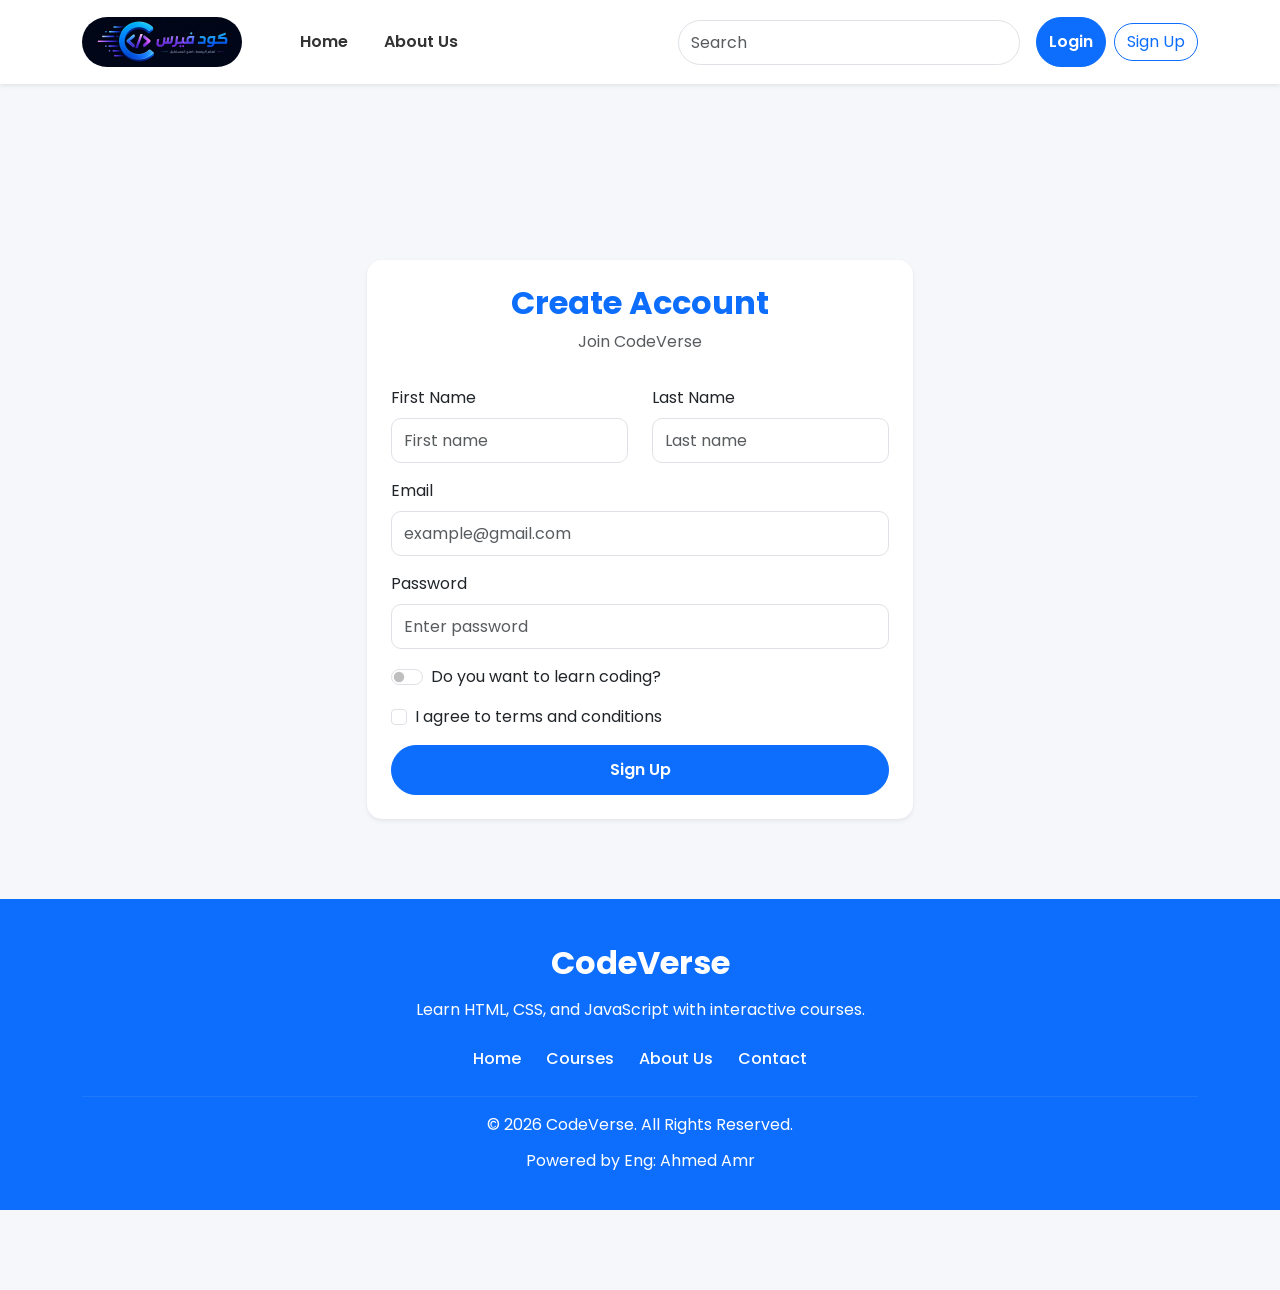
==== index.html @ 5103586d "Add files via upload" ====
<!DOCTYPE html>
<html lang="en">

<head>
    <meta charset="UTF-8">
    <meta name="viewport" content="width=device-width, initial-scale=1.0">
    <title>CodeVerse | Sign Up</title>
    <link rel="preconnect" href="https://fonts.googleapis.com">
    <link rel="preconnect" href="https://fonts.gstatic.com" crossorigin>

    <link href="https://fonts.googleapis.com/css2?family=Poppins:wght@300;400;500;600;700&display=swap"
        rel="stylesheet">

    <link href="https://cdn.jsdelivr.net/npm/bootstrap@5.3.8/dist/css/bootstrap.min.css" rel="stylesheet">

    <link rel="stylesheet" href="./signup.css">
</head>

<body>


    <nav class="navbar navbar-expand-lg bg-white shadow-sm fixed-top">

        <div class="container">

            <a class="navbar-brand" href="home.html">

                <img src="logo.jpeg" class="logo-img" alt="CodeVerse">

            </a>

            <button class="navbar-toggler" type="button" data-bs-toggle="collapse" data-bs-target="#navbarNav">

                <span class="navbar-toggler-icon"></span>

            </button>

            <div class="collapse navbar-collapse" id="navbarNav">

                <ul class="navbar-nav ms-4">

                    <li class="nav-item">

                        <a class="nav-link" href="home.html">

                            Home

                        </a>

                    </li>

                    <li class="nav-item">

                        <a class="nav-link" href="about.html">

                            About Us

                        </a>

                    </li>

                </ul>

                <form class="d-flex ms-auto me-3">

                    <input class="form-control rounded-pill" type="search" placeholder="Search">

                </form>

                <a href="login.html" class="btn btn-primary rounded-pill me-2">

                    Login

                </a>

                <a href="index.html" class="btn btn-outline-primary rounded-pill">

                    Sign Up

                </a>

            </div>

        </div>

    </nav>

    <section class="login-section">


        <div class="container form-container">

            <div class="row justify-content-center">

                <div class="col-lg-6 col-md-8">

                    <div class="card p-4 shadow-sm border-0">

                        <div class="text-center mb-3">
                            <h2 class="fw-bold text-primary">Create Account</h2>
                            <p class="text-muted">Join CodeVerse</p>
                        </div>

                        <form id="signupForm">

                            <div class="row">

                                <div class="col-md-6 mb-3">
                                    <label class="form-label">First Name</label>
                                    <input type="text" class="form-control" placeholder="First name">
                                </div>

                                <div class="col-md-6 mb-3">
                                    <label class="form-label">Last Name</label>
                                    <input type="text" class="form-control" placeholder="Last name">
                                </div>

                            </div>

                            <div class="mb-3">
                                <label class="form-label">Email</label>
                                <input type="email" class="form-control" placeholder="example@gmail.com">
                            </div>

                            <div class="mb-3">
                                <label class="form-label">Password</label>
                                <input type="password" class="form-control" placeholder="Enter password">
                            </div>

                            <div class="form-check form-switch mb-3">
                                <input class="form-check-input" type="checkbox">
                                <label class="form-check-label">Do you want to learn coding?</label>
                            </div>

                            <div class="form-check mb-3">
                                <input class="form-check-input" type="checkbox">
                                <label class="form-check-label">I agree to terms and conditions</label>
                            </div>

                            <button type="submit" class="btn btn-primary w-100 rounded-pill">
                                Sign Up
                            </button>

                        </form>

                    </div>

                </div>

            </div>

        </div>

        <footer>

            <div class="container">

                <h2>

                    CodeVerse

                </h2>

                <p>

                    Learn HTML, CSS, and JavaScript with interactive courses.

                </p>

                <div class="footer-links">

                    <a href="home.html">Home</a>

                    <a href="#">Courses</a>

                    <a href="about.html">About Us</a>

                    <a href="#">Contact</a>

                </div>

                <hr>

                <p>

                    © 2026 CodeVerse. All Rights Reserved.

                </p>

                <p>

                    Powered by Eng: Ahmed Amr

                </p>

            </div>

        </footer>

        <script src="https://cdn.jsdelivr.net/npm/bootstrap@5.3.8/dist/js/bootstrap.bundle.min.js"></script>
        <div id="toast" class="toast">
            🎉 Account Created Successfully! Welcome to CodeVerse.
        </div>
        <script src="signup.js"></script>

</body>

</html>
---- signup.css ----
body{
    font-family: "Poppins", sans-serif;
    background: #f5f7fb;
}

/* spacing for fixed navbar */
.form-container{
    margin-top: 120px;
    margin-bottom: 60px;
}

*{
    margin: 0;
    padding: 0;
    box-sizing: border-box;
}

body{
    font-family: "Poppins", sans-serif;
    background: #f5f7fb;
}

.navbar{
    padding: 12px 0;
    transition: .3s;
}

.logo-img{
    width: 160px;
    height: 50px;
    object-fit: cover;
    border-radius: 30px;
    transition: .3s;
}

.logo-img:hover{
    transform: scale(1.05);
}

.nav-link{
    position: relative;
    margin: 0 10px;
    font-weight: 600;
    color: #333 !important;
    transition: .3s;
}

.nav-link:hover{
    color: #0d6efd !important;
}

.nav-link::after{
    content: "";
    position: absolute;
    left: 50%;
    bottom: -4px;
    width: 0;
    height: 2px;
    background: #0d6efd;
    transform: translateX(-50%);
    transition: .3s;
}

.nav-link:hover::after{
    width: 100%;
}

.login-section{
    padding: 140px 0 80px;
}

/* card */
.card{
    border-radius: 15px;
}

/* inputs */
.form-control{
    border-radius: 10px;
    height: 45px;
}

/* focus clean */
.form-control:focus{
    box-shadow: 0 0 10px rgba(13,110,253,0.2);
    border-color: #0d6efd;
}

/* button */
.btn-primary{
    padding: 12px;
    font-weight: 600;
}

.btn-primary:hover{
    transform: translateY(-2px);
    box-shadow: 0 8px 18px rgba(13,110,253,0.3);
}
footer{
    background: #0d6efd;
    color: white;
    padding: 45px 0 25px;
    margin-top: 80px;
}

footer h2{
    text-align: center;
    font-weight: 700;
    margin-bottom: 15px;
}

footer p{
    text-align: center;
    margin-bottom: 12px;
}

.footer-links{
    display: flex;
    justify-content: center;
    gap: 25px;
    margin: 25px 0;
    flex-wrap: wrap;
}

.footer-links a{
    color: white;
    text-decoration: none;
    font-weight: 500;
    transition: .3s;
}

.footer-links a:hover{
    color: #dbe8ff;
}

footer hr{
    border-color: rgba(255,255,255,.3);
}

@keyframes fadeUp{
    from{
        opacity: 0;
        transform: translateY(30px);
    }

    to{
        opacity: 1;
        transform: translateY(0);
    }
}

@keyframes zoomIn{
    from{
        opacity: 0;
        transform: scale(.8);
    }

    to{
        opacity: 1;
        transform: scale(1);
    }
}



.toast{
    position: fixed;
    top: 90px;
    right: 20px;
    z-index: 99999;
    background: linear-gradient(135deg,#2563EB,#60A5FA);
    color: #fff;
    padding: 16px 24px;
    border-radius: 12px;
    font-family: "Poppins", sans-serif;
    font-size: 16px;
    font-weight: 500;
    box-shadow: 0 10px 30px rgba(37,99,235,.35);
    opacity: 0;
    visibility: hidden;
    transform: translateX(100%);
    transition: opacity .4s ease, transform .4s ease, visibility .4s;
}

.toast.show{
    opacity: 1;
    visibility: visible;
    transform: translateX(0);
}
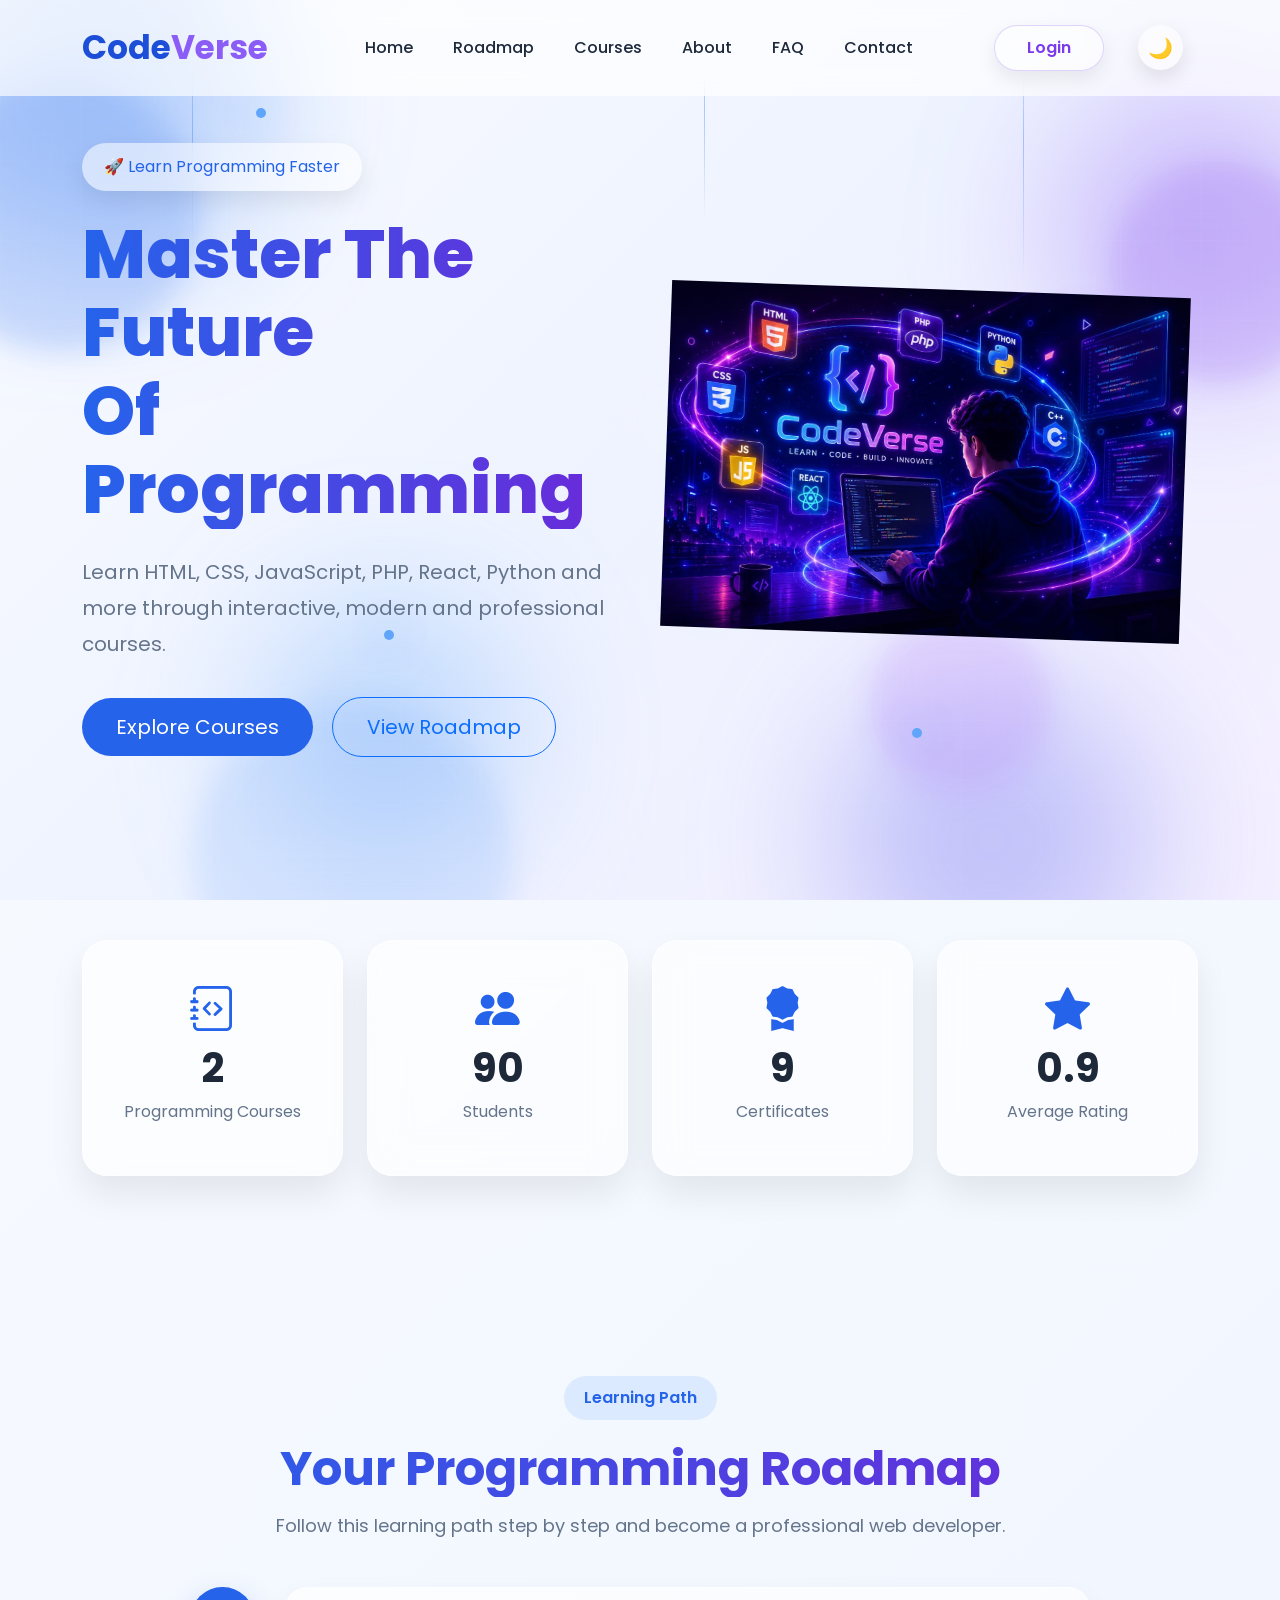
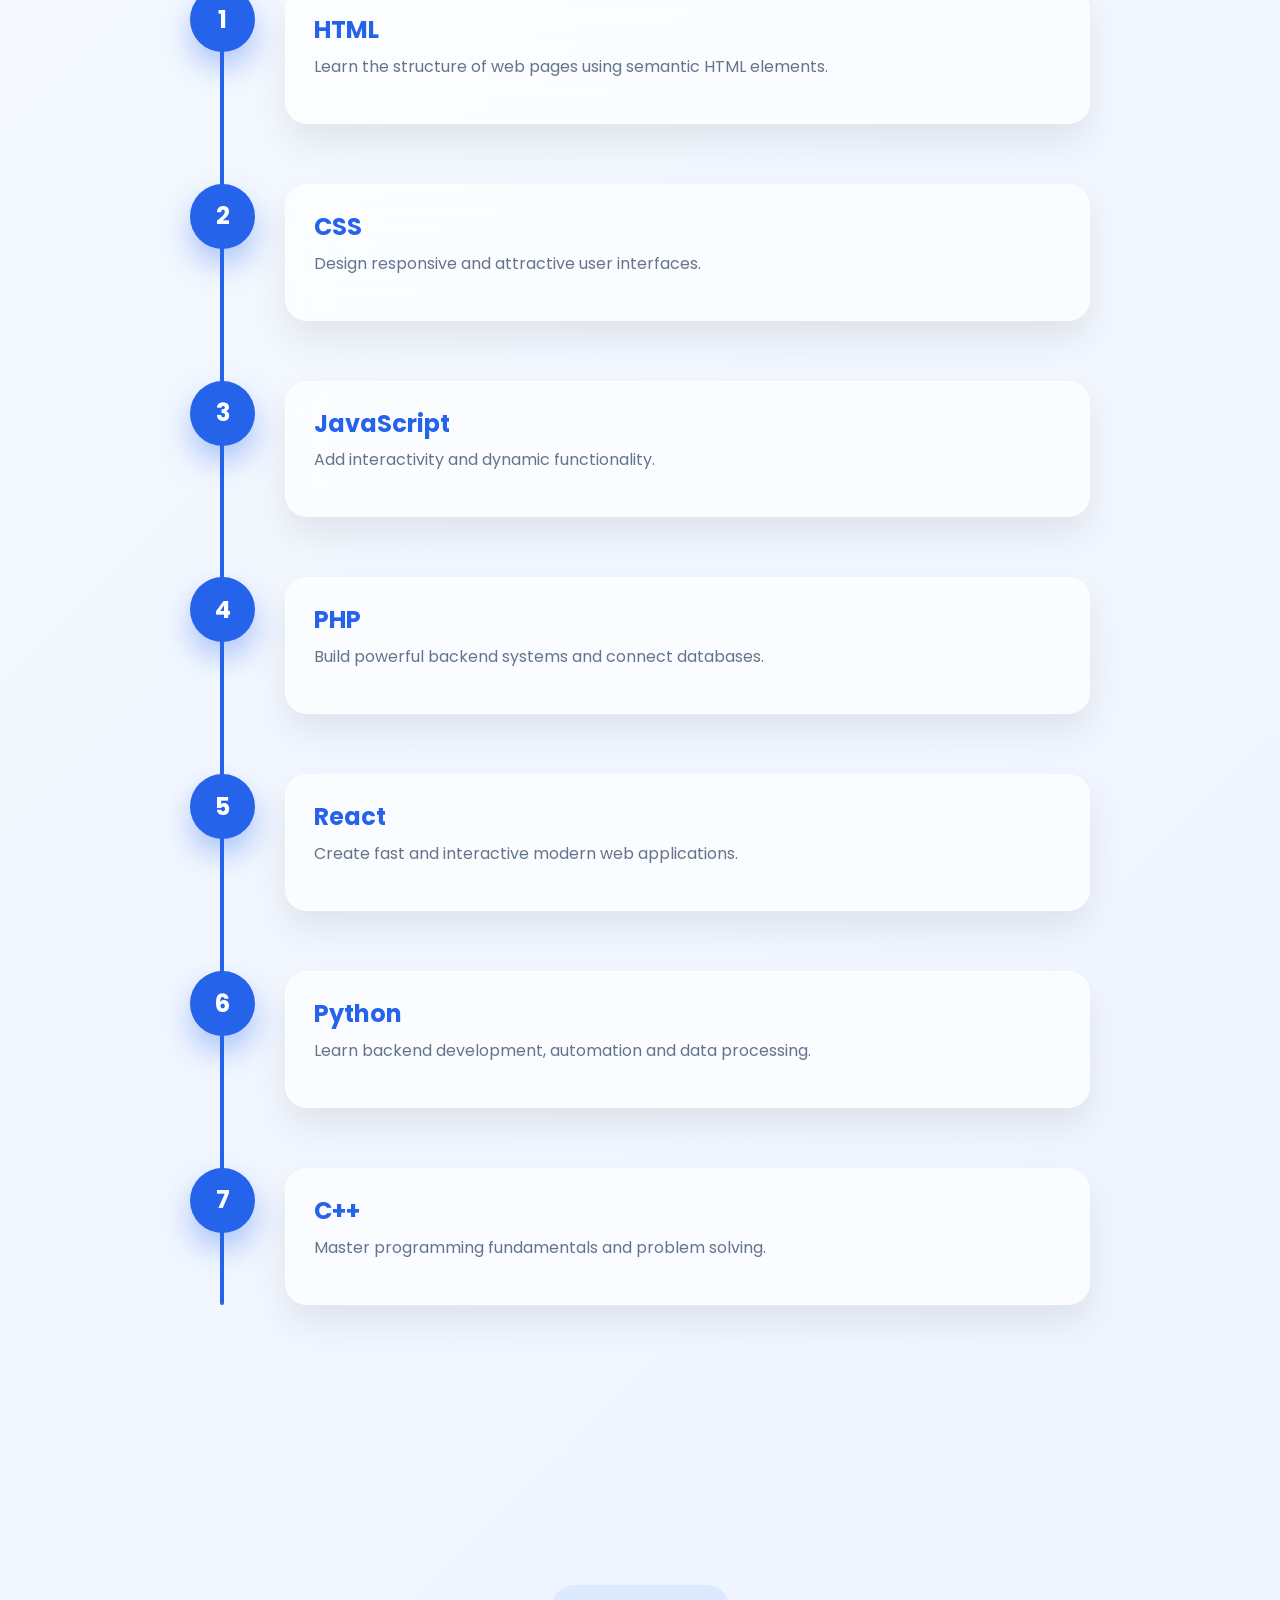
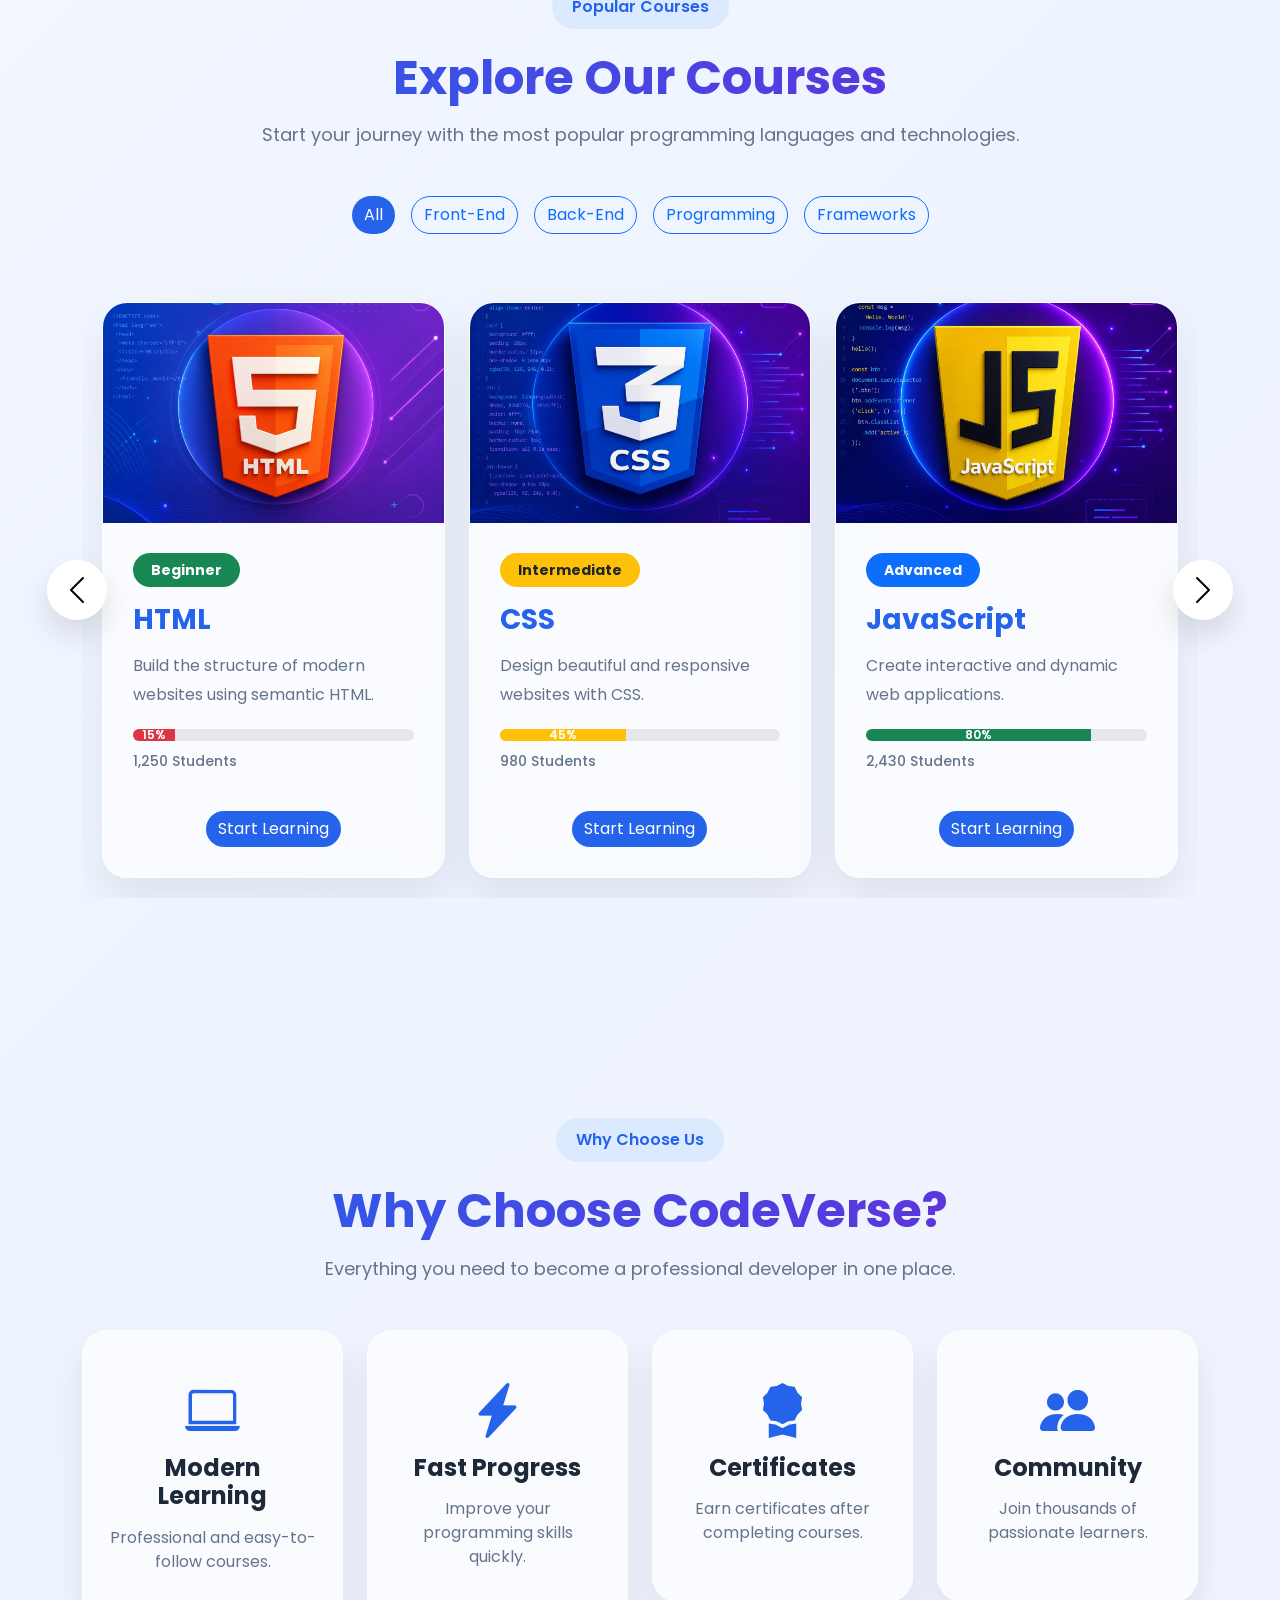
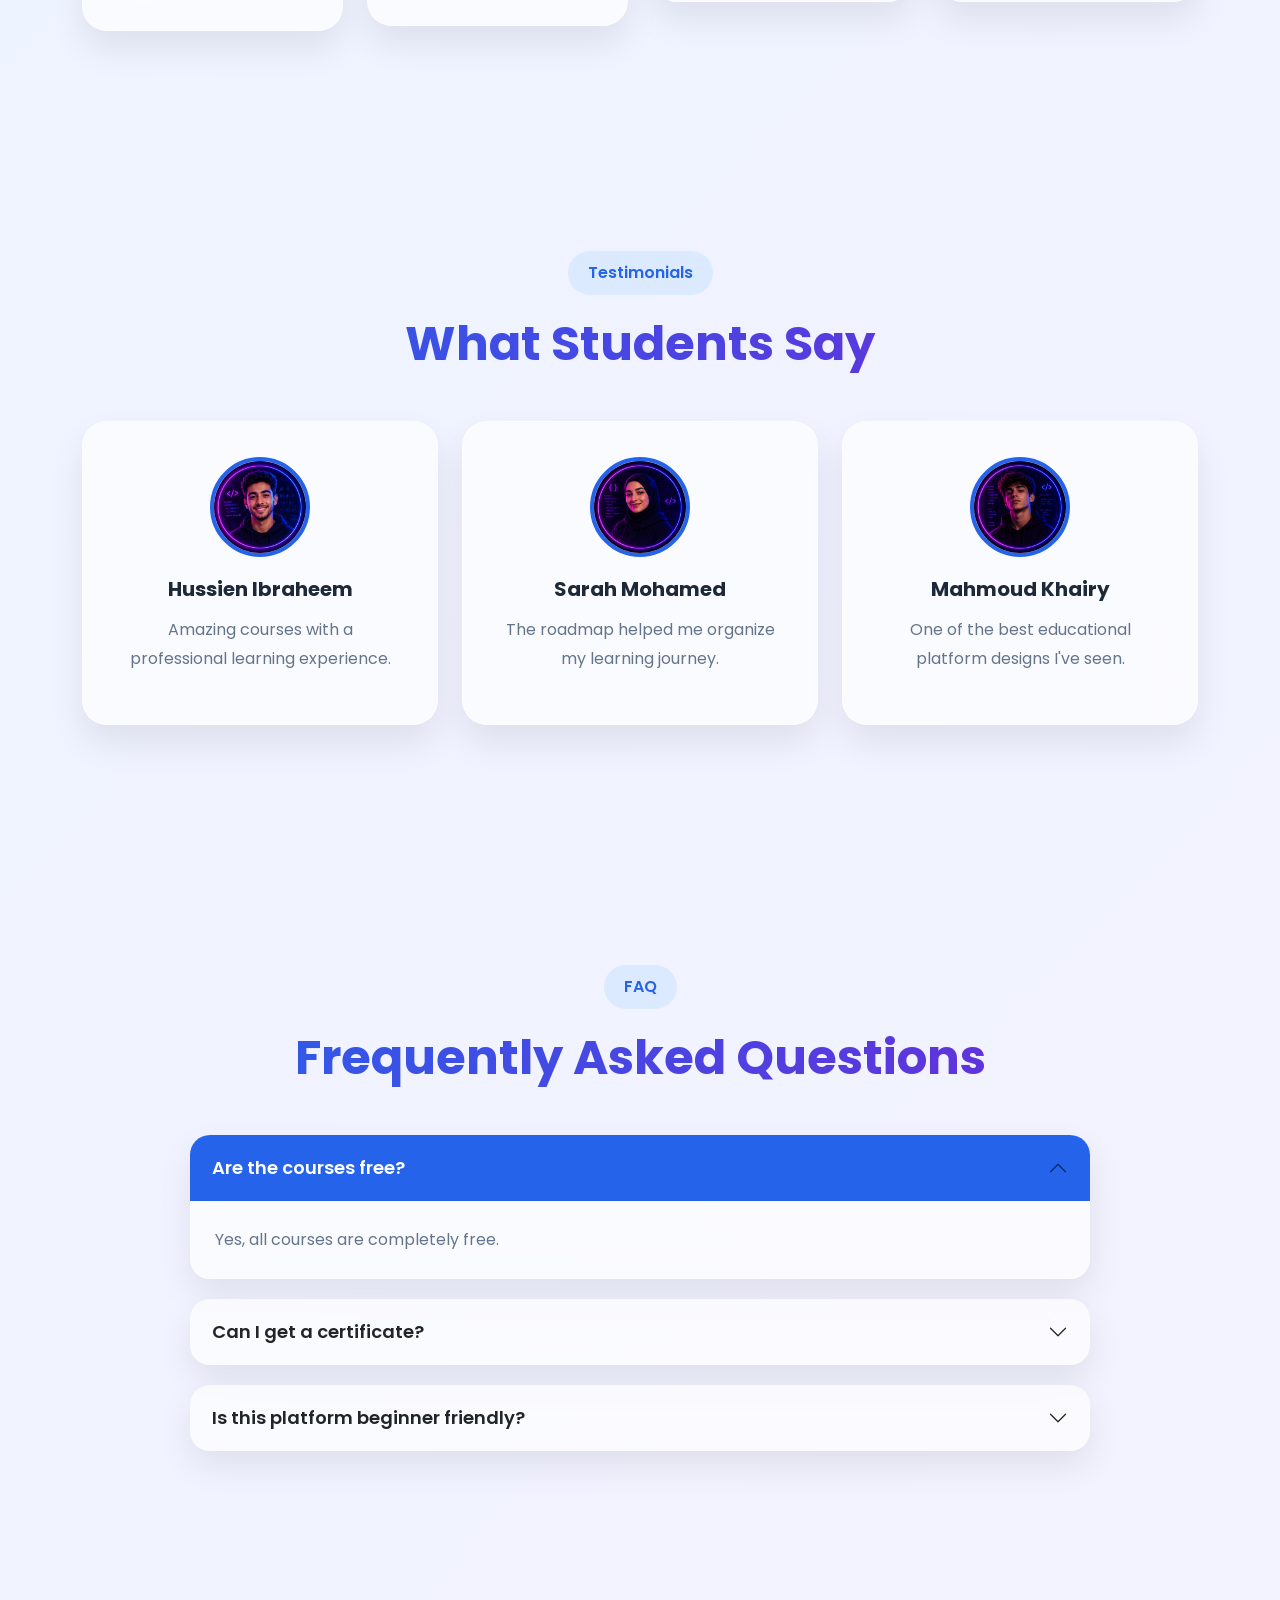
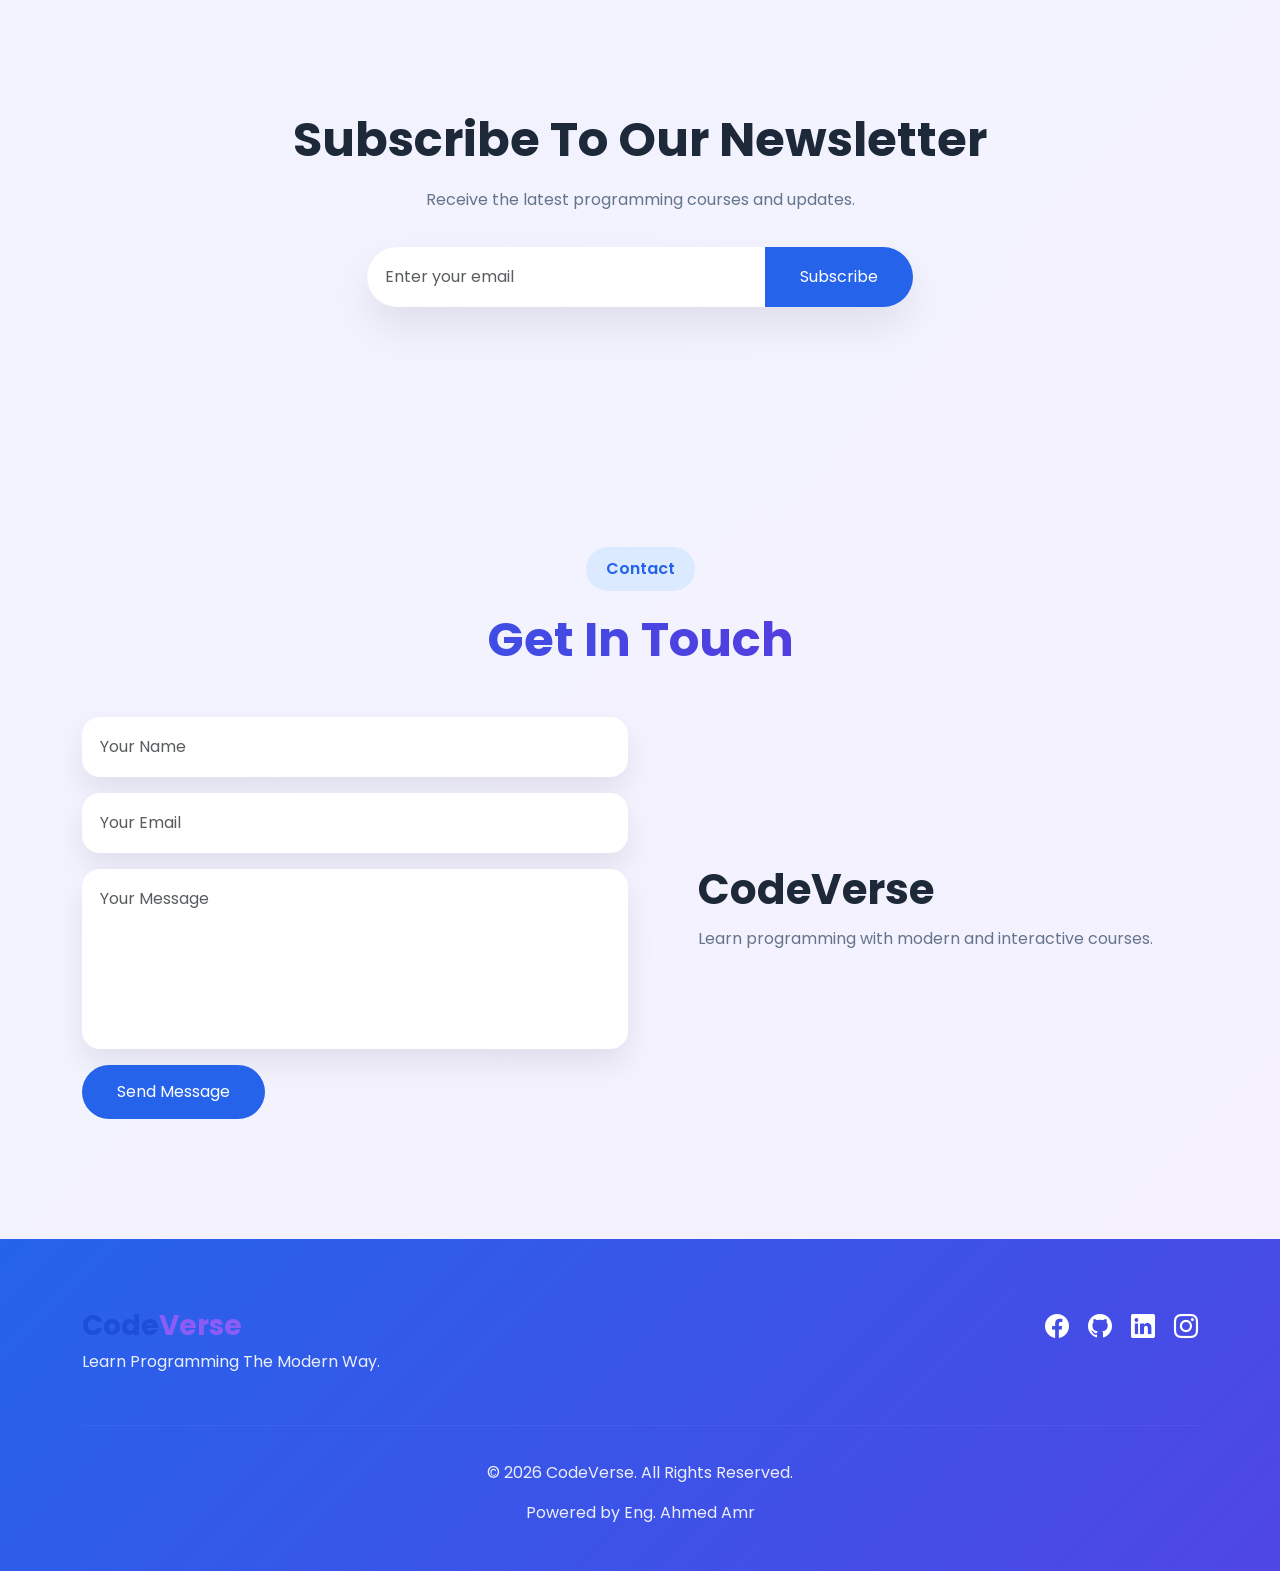
==== commit e06762ca: "Add files via upload" ====
--- a/index.html
+++ b/index.html
@@ -4,144 +4,1151 @@
 <head>
     <meta charset="UTF-8">
     <meta name="viewport" content="width=device-width, initial-scale=1.0">
-    <title>CodeVerse | Sign Up</title>
+    <title>CodeVerse | Learn Programming</title>
+
+
+    <link rel="icon" type="image/svg+xml" href="favicon.svg">
+
+
+
+    <link rel="stylesheet" href="https://cdn.jsdelivr.net/npm/bootstrap-icons@1.13.1/font/bootstrap-icons.min.css">
+    <link href="https://cdn.jsdelivr.net/npm/bootstrap@5.3.8/dist/css/bootstrap.min.css" rel="stylesheet">
+    <link href="https://cdn.jsdelivr.net/npm/bootstrap@5.3.8/dist/css/bootstrap.min.css" rel="stylesheet"
+        integrity="sha384-sRIl4kxILFvY47J16cr9ZwB07vP4J8+LH7qKQnuqkuIAvNWLzeN8tE5YBujZqJLB" crossorigin="anonymous">
+    <link rel="stylesheet" href="https://cdn.jsdelivr.net/npm/bootstrap-icons@1.11.3/font/bootstrap-icons.min.css">
+
     <link rel="preconnect" href="https://fonts.googleapis.com">
     <link rel="preconnect" href="https://fonts.gstatic.com" crossorigin>
 
-    <link href="https://fonts.googleapis.com/css2?family=Poppins:wght@300;400;500;600;700&display=swap"
+    <link href="https://fonts.googleapis.com/css2?family=Poppins:wght@300;400;500;600;700;800&display=swap"
         rel="stylesheet">
 
-    <link href="https://cdn.jsdelivr.net/npm/bootstrap@5.3.8/dist/css/bootstrap.min.css" rel="stylesheet">
-
-    <link rel="stylesheet" href="./signup.css">
+    <link rel="stylesheet" href="home.css">
 </head>
 
 <body>
 
 
-    <nav class="navbar navbar-expand-lg bg-white shadow-sm fixed-top">
+
+    <div class="background-animation">
+        <span class="blob b1"></span>
+        <span class="blob b2"></span>
+        <span class="blob b3"></span>
+        <span class="blob b4"></span>
+        <span class="blob b5"></span>
+
+        <div class="grid"></div>
+
+        <span class="dot d1"></span>
+        <span class="dot d2"></span>
+        <span class="dot d3"></span>
+        <span class="dot d4"></span>
+        <span class="dot d5"></span>
+        <span class="dot d6"></span>
+    </div>
+
+    <div id="splash-screen">
+
+        <div class="logo-animation">
+
+            <h1>
+                <span class="code">Code</span><span class="verse">Verse</span>
+            </h1>
+
+            <p>Master The Future Of Programming</p>
+
+            <div class="loading-bar">
+
+                <div class="loading"></div>
+
+            </div>
+
+        </div>
+
+    </div>
+
+    <div class="background">
+
+        <span class="circle circle1"></span>
+        <span class="circle circle2"></span>
+        <span class="circle circle3"></span>
+        <span class="circle circle4"></span>
+
+        <span class="line line1"></span>
+        <span class="line line2"></span>
+        <span class="line line3"></span>
+
+    </div>
+    <header>
+        <nav class="navbar navbar-expand-lg fixed-top">
+
+            <div class="container">
+
+                <a class="navbar-brand" href="#">
+
+                    <span class="logo-code">Code</span><span class="logo-verse">Verse</span>
+
+                </a>
+
+                <button class="navbar-toggler" type="button" data-bs-toggle="collapse" data-bs-target="#navbarNav">
+
+                    <span class="navbar-toggler-icon"></span>
+
+                </button>
+
+                <div class="collapse navbar-collapse" id="navbarNav">
+
+                    <ul class="navbar-nav mx-auto">
+
+                        <li class="nav-item">
+                            <a class="nav-link active" href="#">Home</a>
+                        </li>
+
+                        <li class="nav-item">
+                            <a class="nav-link" href="#roadmap">Roadmap</a>
+                        </li>
+
+                        <li class="nav-item">
+                            <a class="nav-link" href="#courses">Courses</a>
+                        </li>
+
+                        <li class="nav-item">
+                            <a class="nav-link" href="#about">About</a>
+                        </li>
+
+                        <li class="nav-item">
+                            <a class="nav-link" href="#faq">FAQ</a>
+                        </li>
+
+                        <li class="nav-item">
+                            <a class="nav-link" href="#contact">Contact</a>
+                        </li>
+
+                    </ul>
+
+
+                    <a href="login.html" id="loginbtn">
+                        Login
+                    </a>
+
+
+
+
+                    <button id="theme-toggle" class="theme-btn ms-3">
+                        🌙
+                    </button>
+
+
+                </div>
+
+            </div>
+
+        </nav>
+    </header>
+    <section class="hero" id="home">
 
         <div class="container">
 
-            <a class="navbar-brand" href="home.html">
-
-                <img src="logo.jpeg" class="logo-img" alt="CodeVerse">
-
-            </a>
-
-            <button class="navbar-toggler" type="button" data-bs-toggle="collapse" data-bs-target="#navbarNav">
-
-                <span class="navbar-toggler-icon"></span>
-
-            </button>
-
-            <div class="collapse navbar-collapse" id="navbarNav">
-
-                <ul class="navbar-nav ms-4">
-
-                    <li class="nav-item">
-
-                        <a class="nav-link" href="home.html">
-
-                            Home
+            <div class="row align-items-center">
+
+                <div class="col-lg-6">
+
+                    <span class="hero-badge">
+
+                        🚀 Learn Programming Faster
+
+                    </span>
+
+                    <h1>
+
+                        Master The Future
+
+                        <br>
+
+                        Of Programming
+
+                    </h1>
+
+                    <p>
+
+                        Learn HTML, CSS, JavaScript, PHP, React,
+                        Python and more through interactive,
+                        modern and professional courses.
+
+                    </p>
+
+                    <div class="hero-buttons">
+
+                        <a href="#courses" class="btn btn-primary btn-lg">
+
+                            Explore Courses
 
                         </a>
 
-                    </li>
-
-                    <li class="nav-item">
-
-                        <a class="nav-link" href="about.html">
-
-                            About Us
+                        <a href="#roadmap" class="btn btn-outline-primary btn-lg">
+
+                            View Roadmap
 
                         </a>
 
-                    </li>
-
-                </ul>
-
-                <form class="d-flex ms-auto me-3">
-
-                    <input class="form-control rounded-pill" type="search" placeholder="Search">
-
-                </form>
-
-                <a href="login.html" class="btn btn-primary rounded-pill me-2">
-
-                    Login
-
-                </a>
-
-                <a href="index.html" class="btn btn-outline-primary rounded-pill">
-
-                    Sign Up
-
-                </a>
+                    </div>
+
+                </div>
+
+                <div class="col-lg-6 text-center">
+
+                    <img src="images/herosection.jpeg" class="img-fluid hero-image" alt="Programming Illustration">
+
+                </div>
 
             </div>
 
         </div>
 
-    </nav>
-
-    <section class="login-section">
-
-
-        <div class="container form-container">
+    </section>
+    <section class="stats-section">
+
+        <div class="container">
+
+            <div class="row g-4 text-center">
+
+                <div class="col-lg-3 col-md-6">
+
+                    <div class="stat-card">
+
+                        <i class="bi bi-journal-code"></i>
+
+                        <h2>7+</h2>
+
+                        <p>Programming Courses</p>
+
+                    </div>
+
+                </div>
+
+                <div class="col-lg-3 col-md-6">
+
+                    <div class="stat-card">
+
+                        <i class="bi bi-people-fill"></i>
+
+                        <h2>500+</h2>
+
+                        <p>Students</p>
+
+                    </div>
+
+                </div>
+
+                <div class="col-lg-3 col-md-6">
+
+                    <div class="stat-card">
+
+                        <i class="bi bi-award-fill"></i>
+
+                        <h2>50+</h2>
+
+                        <p>Certificates</p>
+
+                    </div>
+
+                </div>
+
+                <div class="col-lg-3 col-md-6">
+
+                    <div class="stat-card">
+
+                        <i class="bi bi-star-fill"></i>
+
+                        <h2>4.9</h2>
+
+                        <p>Average Rating</p>
+
+                    </div>
+
+                </div>
+
+            </div>
+
+        </div>
+
+    </section>
+
+    <section id="roadmap" class="roadmap-section">
+
+        <div class="container">
+
+            <div class="text-center mb-5">
+
+                <span class="section-badge">
+
+                    Learning Path
+
+                </span>
+
+                <h2 class="section-title">
+
+                    Your Programming Roadmap
+
+                </h2>
+
+                <p class="section-description">
+
+                    Follow this learning path step by step and become a professional web developer.
+
+                </p>
+
+            </div>
+
+            <div class="roadmap">
+
+                <div class="roadmap-item">
+
+                    <div class="roadmap-number">
+
+                        1
+
+                    </div>
+
+                    <div class="roadmap-content">
+
+                        <h4>HTML</h4>
+
+                        <p>
+
+                            Learn the structure of web pages using semantic HTML elements.
+
+                        </p>
+
+                    </div>
+
+                </div>
+
+                <div class="roadmap-item">
+
+                    <div class="roadmap-number">
+
+                        2
+
+                    </div>
+
+                    <div class="roadmap-content">
+
+                        <h4>CSS</h4>
+
+                        <p>
+
+                            Design responsive and attractive user interfaces.
+
+                        </p>
+
+                    </div>
+
+                </div>
+
+                <div class="roadmap-item">
+
+                    <div class="roadmap-number">
+
+                        3
+
+                    </div>
+
+                    <div class="roadmap-content">
+
+                        <h4>JavaScript</h4>
+
+                        <p>
+
+                            Add interactivity and dynamic functionality.
+
+                        </p>
+
+                    </div>
+
+                </div>
+
+                <div class="roadmap-item">
+
+                    <div class="roadmap-number">
+
+                        4
+
+                    </div>
+
+                    <div class="roadmap-content">
+
+                        <h4>PHP</h4>
+
+                        <p>
+
+                            Build powerful backend systems and connect databases.
+
+                        </p>
+
+                    </div>
+
+                </div>
+
+                <div class="roadmap-item">
+
+                    <div class="roadmap-number">
+
+                        5
+
+                    </div>
+
+                    <div class="roadmap-content">
+
+                        <h4>React</h4>
+
+                        <p>
+
+                            Create fast and interactive modern web applications.
+
+                        </p>
+
+                    </div>
+
+                </div>
+
+                <div class="roadmap-item">
+
+                    <div class="roadmap-number">
+
+                        6
+
+                    </div>
+
+                    <div class="roadmap-content">
+
+                        <h4>Python</h4>
+
+                        <p>
+
+                            Learn backend development, automation and data processing.
+
+                        </p>
+
+                    </div>
+
+                </div>
+
+                <div class="roadmap-item">
+
+                    <div class="roadmap-number">
+
+                        7
+
+                    </div>
+
+                    <div class="roadmap-content">
+
+                        <h4>C++</h4>
+
+                        <p>
+
+                            Master programming fundamentals and problem solving.
+
+                        </p>
+
+                    </div>
+
+                </div>
+
+            </div>
+
+        </div>
+
+    </section>
+    <section id="courses" class="courses-section">
+
+        <div class="container">
+
+            <div class="text-center mb-5">
+
+                <span class="section-badge">
+                    Popular Courses
+                </span>
+
+                <h2 class="section-title">
+                    Explore Our Courses
+                </h2>
+
+                <p class="section-description">
+                    Start your journey with the most popular programming languages and technologies.
+                </p>
+
+            </div>
+
+            <div class="d-flex justify-content-center flex-wrap gap-3 mb-5">
+
+                <button class="btn btn-primary rounded-pill">All</button>
+
+                <button class="btn btn-outline-primary rounded-pill">Front-End</button>
+
+                <button class="btn btn-outline-primary rounded-pill">Back-End</button>
+
+                <button class="btn btn-outline-primary rounded-pill">Programming</button>
+
+                <button class="btn btn-outline-primary rounded-pill">Frameworks</button>
+
+            </div>
+
+            <div id="courseSlider" class="carousel slide" data-bs-ride="carousel">
+
+                <div class="carousel-inner">
+
+                    <div class="carousel-item active">
+
+                        <div class="row g-4">
+
+                            <div class="col-lg-4">
+
+                                <div class="card course-card h-100">
+
+                                    <img src="images/HTML.jpeg" class="card-img-top">
+
+                                    <div class="card-body">
+
+                                        <span class="badge bg-success mb-3">
+                                            Beginner
+                                        </span>
+
+                                        <h4>HTML</h4>
+
+                                        <p>
+                                            Build the structure of modern websites using semantic HTML.
+                                        </p>
+
+                                        <div class="progress mb-2">
+
+                                            <div class="progress-bar bg-danger" style="width:15%">
+
+                                                15%
+
+                                            </div>
+
+                                        </div>
+
+                                        <small>1,250 Students</small>
+
+                                    </div>
+
+                                    <div class="card-footer text-center">
+
+                                        <button class="btn btn-primary rounded-pill">
+
+                                            Start Learning
+
+                                        </button>
+
+                                    </div>
+
+                                </div>
+
+                            </div>
+
+                            <div class="col-lg-4">
+
+                                <div class="card course-card h-100">
+
+                                    <img src="images/CSS.jpeg" class="card-img-top">
+
+                                    <div class="card-body">
+
+                                        <span class="badge bg-warning text-dark mb-3">
+                                            Intermediate
+                                        </span>
+
+                                        <h4>CSS</h4>
+
+                                        <p>
+                                            Design beautiful and responsive websites with CSS.
+                                        </p>
+
+                                        <div class="progress mb-2">
+
+                                            <div class="progress-bar bg-warning" style="width:45%">
+
+                                                45%
+
+                                            </div>
+
+                                        </div>
+
+                                        <small>980 Students</small>
+
+                                    </div>
+
+                                    <div class="card-footer text-center">
+
+                                        <button class="btn btn-primary rounded-pill">
+
+                                            Start Learning
+
+                                        </button>
+
+                                    </div>
+
+                                </div>
+
+                            </div>
+
+                            <div class="col-lg-4">
+
+                                <div class="card course-card h-100">
+
+                                    <img src="images/JS.jpeg" class="card-img-top">
+
+                                    <div class="card-body">
+
+                                        <span class="badge bg-primary mb-3">
+
+                                            Advanced
+
+                                        </span>
+
+                                        <h4>JavaScript</h4>
+
+                                        <p>
+
+                                            Create interactive and dynamic web applications.
+
+                                        </p>
+
+                                        <div class="progress mb-2">
+
+                                            <div class="progress-bar bg-success" style="width:80%">
+
+                                                80%
+
+                                            </div>
+
+                                        </div>
+
+                                        <small>2,430 Students</small>
+
+                                    </div>
+
+                                    <div class="card-footer text-center">
+
+                                        <button class="btn btn-primary rounded-pill">
+
+                                            Start Learning
+
+                                        </button>
+
+                                    </div>
+
+                                </div>
+
+                            </div>
+
+                        </div>
+
+                    </div>
+
+                    <div class="carousel-item">
+
+                        <div class="row g-4">
+
+                            <div class="col-lg-4">
+
+                                <div class="card course-card h-100">
+
+                                    <img src="images/PHP.jpeg" class="card-img-top">
+
+                                    <div class="card-body">
+
+                                        <h4>PHP</h4>
+
+                                        <p>
+
+                                            Build powerful backend systems and dynamic websites.
+
+                                        </p>
+
+                                        <div class="progress mb-2">
+
+                                            <div class="progress-bar bg-success" style="width:90%">
+
+                                                90%
+
+                                            </div>
+
+                                        </div>
+
+                                        <small>860 Students</small>
+
+                                    </div>
+
+                                    <div class="card-footer text-center">
+
+                                        <button class="btn btn-primary rounded-pill">
+
+                                            Start Learning
+
+                                        </button>
+
+                                    </div>
+
+                                </div>
+
+                            </div>
+
+                            <div class="col-lg-4">
+
+                                <div class="card course-card h-100">
+
+                                    <img src="images/REACT.jpeg" class="card-img-top">
+
+                                    <div class="card-body">
+
+                                        <h4>React</h4>
+
+                                        <p>
+
+                                            Develop modern interfaces using reusable components.
+
+                                        </p>
+
+                                        <div class="progress mb-2">
+
+                                            <div class="progress-bar bg-warning" style="width:55%">
+
+                                                55%
+
+                                            </div>
+
+                                        </div>
+
+                                        <small>1,920 Students</small>
+
+                                    </div>
+
+                                    <div class="card-footer text-center">
+
+                                        <button class="btn btn-primary rounded-pill">
+
+                                            Start Learning
+
+                                        </button>
+
+                                    </div>
+
+                                </div>
+
+                            </div>
+
+                            <div class="col-lg-4">
+
+                                <div class="card course-card h-100">
+
+                                    <img src="images/PYTHON.jpeg" class="card-img-top">
+
+                                    <div class="card-body">
+
+                                        <h4>Python</h4>
+
+                                        <p>
+
+                                            Learn Python for backend, AI and automation.
+
+                                        </p>
+
+                                        <div class="progress mb-2">
+
+                                            <div class="progress-bar bg-success" style="width:75%">
+
+                                                75%
+
+                                            </div>
+
+                                        </div>
+
+                                        <small>3,100 Students</small>
+
+                                    </div>
+
+                                    <div class="card-footer text-center">
+
+                                        <button class="btn btn-primary rounded-pill">
+
+                                            Start Learning
+
+                                        </button>
+
+                                    </div>
+
+                                </div>
+
+                            </div>
+
+                        </div>
+
+                    </div>
+
+                    <div class="carousel-item">
+
+                        <div class="row justify-content-center">
+
+                            <div class="col-lg-4">
+
+                                <div class="card course-card h-100">
+
+                                    <img src="images/C++.jpeg" class="card-img-top">
+
+                                    <div class="card-body">
+
+                                        <h4>C++</h4>
+
+                                        <p>
+
+                                            Master object-oriented programming and algorithms.
+
+                                        </p>
+
+                                        <div class="progress mb-2">
+
+                                            <div class="progress-bar bg-danger" style="width:20%">
+
+                                                20%
+
+                                            </div>
+
+                                        </div>
+
+                                        <small>740 Students</small>
+
+                                    </div>
+
+                                    <div class="card-footer text-center">
+
+                                        <button class="btn btn-primary rounded-pill">
+
+                                            Start Learning
+
+                                        </button>
+
+                                    </div>
+
+                                </div>
+
+                            </div>
+
+                        </div>
+
+                    </div>
+
+                </div>
+
+                <button class="carousel-control-prev" type="button" data-bs-target="#courseSlider" data-bs-slide="prev">
+
+                    <span class="carousel-control-prev-icon"></span>
+
+                </button>
+
+                <button class="carousel-control-next" type="button" data-bs-target="#courseSlider" data-bs-slide="next">
+
+                    <span class="carousel-control-next-icon"></span>
+
+                </button>
+
+            </div>
+
+        </div>
+
+    </section>
+    <section id="about" class="why-section">
+
+        <div class="container">
+
+            <div class="text-center mb-5">
+
+                <span class="section-badge">
+                    Why Choose Us
+                </span>
+
+                <h2 class="section-title">
+                    Why Choose CodeVerse?
+                </h2>
+
+                <p class="section-description">
+                    Everything you need to become a professional developer in one place.
+                </p>
+
+            </div>
+
+            <div class="row g-4">
+
+                <div class="col-lg-3 col-md-6">
+
+                    <div class="feature-card">
+
+                        <i class="bi bi-laptop"></i>
+
+                        <h4>Modern Learning</h4>
+
+                        <p>Professional and easy-to-follow courses.</p>
+
+                    </div>
+
+                </div>
+
+                <div class="col-lg-3 col-md-6">
+
+                    <div class="feature-card">
+
+                        <i class="bi bi-lightning-charge-fill"></i>
+
+                        <h4>Fast Progress</h4>
+
+                        <p>Improve your programming skills quickly.</p>
+
+                    </div>
+
+                </div>
+
+                <div class="col-lg-3 col-md-6">
+
+                    <div class="feature-card">
+
+                        <i class="bi bi-award-fill"></i>
+
+                        <h4>Certificates</h4>
+
+                        <p>Earn certificates after completing courses.</p>
+
+                    </div>
+
+                </div>
+
+                <div class="col-lg-3 col-md-6">
+
+                    <div class="feature-card">
+
+                        <i class="bi bi-people-fill"></i>
+
+                        <h4>Community</h4>
+
+                        <p>Join thousands of passionate learners.</p>
+
+                    </div>
+
+                </div>
+
+            </div>
+
+        </div>
+
+    </section>
+
+    <section class="testimonial-section">
+
+        <div class="container">
+            <article>
+                <div class="text-center mb-5">
+
+                    <span class="section-badge">
+                        Testimonials
+                    </span>
+
+                    <h2 class="section-title">
+                        What Students Say
+                    </h2>
+
+                </div>
+
+                <div class="row g-4">
+
+                    <div class="col-lg-4">
+
+                        <div class="testimonial-card">
+
+                            <img src="images/Hussien Ibraheem.jpeg" class="rounded-circle">
+
+                            <h5>Hussien Ibraheem</h5>
+
+                            <p>
+
+                                Amazing courses with a professional learning experience.
+
+                            </p>
+
+                        </div>
+
+                    </div>
+
+                    <div class="col-lg-4">
+
+                        <div class="testimonial-card">
+
+                            <img src="images/Sarah Mohamed.jpeg" class="rounded-circle">
+
+                            <h5>Sarah Mohamed</h5>
+
+                            <p>
+
+                                The roadmap helped me organize my learning journey.
+
+                            </p>
+
+                        </div>
+
+                    </div>
+
+                    <div class="col-lg-4">
+
+                        <div class="testimonial-card">
+
+                            <img src="images/Mahmoud Khairy.jpeg" class="rounded-circle">
+
+                            <h5>Mahmoud Khairy</h5>
+
+                            <p>
+
+                                One of the best educational platform designs I've seen.
+
+                            </p>
+
+                        </div>
+
+                    </div>
+
+                </div>
+
+        </div>
+
+    </section>
+    </article>
+    <section id="faq" class="faq-section">
+
+        <div class="container">
+
+            <div class="text-center mb-5">
+
+                <span class="section-badge">
+                    FAQ
+                </span>
+
+                <h2 class="section-title">
+
+                    Frequently Asked Questions
+
+                </h2>
+
+            </div>
+
+            <div class="accordion" id="faqAccordion">
+
+                <div class="accordion-item">
+
+                    <h2 class="accordion-header">
+
+                        <button class="accordion-button" data-bs-toggle="collapse" data-bs-target="#q1">
+
+                            Are the courses free?
+
+                        </button>
+
+                    </h2>
+
+                    <div id="q1" class="accordion-collapse collapse show" data-bs-parent="#faqAccordion">
+
+                        <div class="accordion-body">
+
+                            Yes, all courses are completely free.
+
+                        </div>
+
+                    </div>
+
+                </div>
+
+                <div class="accordion-item">
+
+                    <h2 class="accordion-header">
+
+                        <button class="accordion-button collapsed" data-bs-toggle="collapse" data-bs-target="#q2">
+
+                            Can I get a certificate?
+
+                        </button>
+
+                    </h2>
+
+                    <div id="q2" class="accordion-collapse collapse" data-bs-parent="#faqAccordion">
+
+                        <div class="accordion-body">
+
+                            Yes, after completing the course.
+
+                        </div>
+
+                    </div>
+
+                </div>
+
+                <div class="accordion-item">
+
+                    <h2 class="accordion-header">
+
+                        <button class="accordion-button collapsed" data-bs-toggle="collapse" data-bs-target="#q3">
+
+                            Is this platform beginner friendly?
+
+                        </button>
+
+                    </h2>
+
+                    <div id="q3" class="accordion-collapse collapse" data-bs-parent="#faqAccordion">
+
+                        <div class="accordion-body">
+
+                            Absolutely. It starts from the basics.
+
+                        </div>
+
+                    </div>
+
+                </div>
+
+            </div>
+
+        </div>
+
+    </section>
+
+    <section class="newsletter-section">
+
+        <div class="container text-center">
+
+            <h2>
+
+                Subscribe To Our Newsletter
+
+            </h2>
+
+            <p>
+
+                Receive the latest programming courses and updates.
+
+            </p>
 
             <div class="row justify-content-center">
 
-                <div class="col-lg-6 col-md-8">
-
-                    <div class="card p-4 shadow-sm border-0">
-
-                        <div class="text-center mb-3">
-                            <h2 class="fw-bold text-primary">Create Account</h2>
-                            <p class="text-muted">Join CodeVerse</p>
-                        </div>
-
-                        <form id="signupForm">
-
-                            <div class="row">
-
-                                <div class="col-md-6 mb-3">
-                                    <label class="form-label">First Name</label>
-                                    <input type="text" class="form-control" placeholder="First name">
-                                </div>
-
-                                <div class="col-md-6 mb-3">
-                                    <label class="form-label">Last Name</label>
-                                    <input type="text" class="form-control" placeholder="Last name">
-                                </div>
-
-                            </div>
-
-                            <div class="mb-3">
-                                <label class="form-label">Email</label>
-                                <input type="email" class="form-control" placeholder="example@gmail.com">
-                            </div>
-
-                            <div class="mb-3">
-                                <label class="form-label">Password</label>
-                                <input type="password" class="form-control" placeholder="Enter password">
-                            </div>
-
-                            <div class="form-check form-switch mb-3">
-                                <input class="form-check-input" type="checkbox">
-                                <label class="form-check-label">Do you want to learn coding?</label>
-                            </div>
-
-                            <div class="form-check mb-3">
-                                <input class="form-check-input" type="checkbox">
-                                <label class="form-check-label">I agree to terms and conditions</label>
-                            </div>
-
-                            <button type="submit" class="btn btn-primary w-100 rounded-pill">
-                                Sign Up
-                            </button>
-
-                        </form>
+                <div class="col-lg-6">
+
+                    <div class="input-group">
+
+                        <input type="email" class="form-control" placeholder="Enter your email">
+
+                        <button class="btn btn-primary">
+
+                            Subscribe
+
+                        </button>
 
                     </div>
 
@@ -151,57 +1158,136 @@
 
         </div>
 
-        <footer>
-
-            <div class="container">
-
-                <h2>
-
-                    CodeVerse
+    </section>
+
+    <section id="contact" class="contact-section">
+
+        <div class="container">
+
+            <div class="text-center mb-5">
+
+                <span class="section-badge">
+                    Contact
+                </span>
+
+                <h2 class="section-title">
+
+                    Get In Touch
 
                 </h2>
 
+            </div>
+
+            <div class="row">
+
+                <div class="col-lg-6">
+
+                    <input class="form-control mb-3" placeholder="Your Name">
+
+                    <input class="form-control mb-3" placeholder="Your Email">
+
+                    <textarea class="form-control mb-3" rows="6" placeholder="Your Message"></textarea>
+
+                    <button class="btn btn-primary">
+
+                        Send Message
+
+                    </button>
+
+                </div>
+
+                <div class="col-lg-6 d-flex align-items-center justify-content-center">
+
+                    <div>
+
+
+                        <h3>CodeVerse</h3>
+
+
+                        <p>
+
+                            Learn programming with modern and interactive courses.
+
+                        </p>
+
+
+                    </div>
+
+                </div>
+
+            </div>
+
+        </div>
+
+    </section>
+
+    <footer>
+
+        <div class="container">
+
+            <div class="row">
+
+                <div class="col-lg-6">
+
+                    <h3>
+
+                        <span class="logo-code">Code</span><span class="logo-verse">Verse</span>
+
+                    </h3>
+
+                    <p>
+
+                        Learn Programming The Modern Way.
+
+                    </p>
+
+                </div>
+
+                <div class="col-lg-6 text-lg-end">
+
+                    <a href="#"><i class="bi bi-facebook"></i></a>
+
+                    <a href="#"><i class="bi bi-github"></i></a>
+
+                    <a href="#"><i class="bi bi-linkedin"></i></a>
+
+                    <a href="#"><i class="bi bi-instagram"></i></a>
+
+                </div>
+
+            </div>
+
+            <hr>
+
+            <div class="text-center">
+
                 <p>
 
-                    Learn HTML, CSS, and JavaScript with interactive courses.
+                    © 2026 CodeVerse. All Rights Reserved.
 
                 </p>
 
-                <div class="footer-links">
-
-                    <a href="home.html">Home</a>
-
-                    <a href="#">Courses</a>
-
-                    <a href="about.html">About Us</a>
-
-                    <a href="#">Contact</a>
-
-                </div>
-
-                <hr>
-
                 <p>
 
-                    © 2026 CodeVerse. All Rights Reserved.
+                    Powered by Eng. Ahmed Amr
 
                 </p>
 
-                <p>
-
-                    Powered by Eng: Ahmed Amr
-
-                </p>
-
-            </div>
-
-        </footer>
-
-        <script src="https://cdn.jsdelivr.net/npm/bootstrap@5.3.8/dist/js/bootstrap.bundle.min.js"></script>
-        <div id="toast" class="toast">
-            🎉 Account Created Successfully! Welcome to CodeVerse.
+            </div>
+
         </div>
-        <script src="signup.js"></script>
+
+    </footer>
+
+    <button id="scrollTop">
+
+        <i class="bi bi-arrow-up"></i>
+
+    </button>
+
+    <script src="https://cdn.jsdelivr.net/npm/bootstrap@5.3.8/dist/js/bootstrap.bundle.min.js"></script>
+
+    <script src="home.js"></script>
 
 </body>
 
--- a/home.css
+++ b/home.css
@@ -0,0 +1,1516 @@
+
+*{
+    margin:0;
+    padding:0;
+    box-sizing:border-box;
+    scroll-behavior:smooth;
+}
+
+body{
+    font-family:'Poppins',sans-serif;
+    overflow-x:hidden;
+    background:linear-gradient(135deg,#f8fbff,#eef4ff,#f6f1ff);
+    color:#1d2939;
+}
+
+a{
+    text-decoration:none;
+}
+
+section{
+    padding:100px 0;
+}
+
+.container{
+    position:relative;
+    z-index:2;
+}
+
+.background{
+    position:fixed;
+    width:100%;
+    height:100%;
+    top:0;
+    left:0;
+    overflow:hidden;
+    z-index:-2;
+    background:linear-gradient(135deg,#f9fbff,#eef3ff,#f4efff);
+}
+
+.circle{
+    position:absolute;
+    border-radius:50%;
+    filter:blur(70px);
+    animation:float 12s ease-in-out infinite;
+}
+
+.circle1{
+    width:350px;
+    height:350px;
+    background:#3b82f655;
+    top:-80px;
+    left:-80px;
+}
+
+.circle2{
+    width:300px;
+    height:300px;
+    background:#8b5cf655;
+    right:-70px;
+    top:80px;
+    animation-delay:2s;
+}
+
+.circle3{
+    width:260px;
+    height:260px;
+    background:#60a5fa55;
+    bottom:40px;
+    left:20%;
+    animation-delay:4s;
+}
+
+.circle4{
+    width:320px;
+    height:320px;
+    background:#6366f155;
+    bottom:-100px;
+    right:10%;
+    animation-delay:1s;
+}
+
+.line{
+    position:absolute;
+    width:1px;
+    background:linear-gradient(transparent,#3b82f6,transparent);
+    animation:lineMove 8s linear infinite;
+    opacity:.4;
+}
+
+.line1{
+    height:260px;
+    left:15%;
+}
+
+.line2{
+    height:220px;
+    left:55%;
+    animation-delay:2s;
+}
+
+.line3{
+    height:280px;
+    right:20%;
+    animation-delay:4s;
+}
+
+#splash-screen{
+    position:fixed;
+    width:100%;
+    height:100vh;
+    background:linear-gradient(135deg,#2563eb,#4f46e5);
+    display:flex;
+    justify-content:center;
+    align-items:center;
+    flex-direction:column;
+    z-index:9999;
+}
+
+.logo-animation h1{
+    font-size:70px;
+    font-weight:800;
+}
+
+.code{
+    color:white;
+}
+
+.verse{
+    color:#9ec5ff;
+}
+
+.logo-animation p{
+    color:white;
+    letter-spacing:2px;
+    margin-top:15px;
+}
+
+.loading-bar{
+    width:300px;
+    height:8px;
+    background:white;
+    border-radius:50px;
+    overflow:hidden;
+    margin-top:40px;
+}
+
+.loading{
+    width:0;
+    height:100%;
+    background:#7dd3fc;
+    animation:loading 3s forwards;
+}
+
+.navbar{
+    backdrop-filter:blur(18px);
+    background:rgba(255,255,255,.7);
+    box-shadow:0 10px 35px rgba(0,0,0,.08);
+    transition:.4s;
+}
+
+.navbar-brand{
+    font-size:33px;
+    font-weight:700;
+}
+
+.logo-code{
+    color:#1d4ed8;
+}
+
+.logo-verse{
+    color:#8b5cf6;
+}
+
+.nav-link{
+    color:#1e293b;
+    font-weight:500;
+    margin:0 12px;
+    position:relative;
+    transition:.3s;
+}
+
+.nav-link:hover{
+    color:#2563eb;
+}
+
+.nav-link::after{
+    content:"";
+    position:absolute;
+    width:0;
+    height:3px;
+    left:0;
+    bottom:-6px;
+    border-radius:20px;
+    background:#2563eb;
+    transition:.4s;
+}
+
+.nav-link:hover::after{
+    width:100%;
+}
+
+.form-control{
+    border-radius:40px;
+    border:none;
+    padding:12px 20px;
+    box-shadow:0 10px 25px rgba(0,0,0,.08);
+}
+
+.form-control:focus{
+    box-shadow:0 0 20px rgba(37,99,235,.3);
+}
+
+.btn{
+    transition:.35s;
+}
+
+.btn-primary{
+    background:#2563eb;
+    border:none;
+}
+
+.btn-primary:hover{
+    transform:translateY(-4px);
+    box-shadow:0 15px 35px rgba(37,99,235,.35);
+}
+
+.btn-outline-primary:hover{
+    transform:translateY(-4px);
+}
+
+.hero{
+    min-height:100vh;
+    display:flex;
+    align-items:center;
+}
+
+.hero-badge{
+    display:inline-block;
+    padding:12px 22px;
+    border-radius:40px;
+    background:rgba(255,255,255,.55);
+    backdrop-filter:blur(15px);
+    color:#2563eb;
+    margin-bottom:25px;
+    box-shadow:0 10px 25px rgba(0,0,0,.08);
+}
+
+.hero h1{
+    font-size:68px;
+    font-weight:800;
+    line-height:1.15;
+    margin-bottom:25px;
+}
+
+.hero p{
+    font-size:20px;
+    color:#64748b;
+    line-height:1.8;
+    margin-bottom:35px;
+}
+
+.hero-buttons .btn{
+    padding:14px 34px;
+    margin-right:15px;
+}
+
+.hero-image{
+    width:95%;
+    animation:float 6s ease-in-out infinite;
+}
+
+.stats-section{
+    padding-top:40px;
+}
+
+.stat-card{
+    background:rgba(255,255,255,.6);
+    backdrop-filter:blur(18px);
+    border-radius:25px;
+    padding:35px;
+    transition:.4s;
+    box-shadow:0 18px 35px rgba(0,0,0,.08);
+}
+
+.stat-card:hover{
+    transform:translateY(-12px);
+}
+
+.stat-card i{
+    font-size:45px;
+    color:#2563eb;
+    margin-bottom:20px;
+}
+
+.stat-card h2{
+    font-size:40px;
+    font-weight:700;
+}
+
+.stat-card p{
+    color:#64748b;
+}
+
+.section-badge{
+    display:inline-block;
+    background:#dbeafe;
+    color:#2563eb;
+    padding:10px 20px;
+    border-radius:30px;
+    margin-bottom:20px;
+    font-weight:600;
+}
+
+.section-title{
+    font-size:48px;
+    font-weight:700;
+}
+
+.section-description{
+    color:#64748b;
+    margin-top:15px;
+    font-size:18px;
+}
+
+.roadmap{
+    max-width:900px;
+    margin:auto;
+    position:relative;
+}
+
+.roadmap::before{
+    content:"";
+    position:absolute;
+    width:4px;
+    top:0;
+    bottom:0;
+    left:30px;
+    background:#2563eb;
+    border-radius:50px;
+}
+
+.roadmap-item{
+    display:flex;
+    gap:30px;
+    margin-bottom:60px;
+    position:relative;
+}
+
+.roadmap-number{
+    width:65px;
+    height:65px;
+    border-radius:50%;
+    background:#2563eb;
+    color:white;
+    display:flex;
+    justify-content:center;
+    align-items:center;
+    font-size:24px;
+    font-weight:700;
+    box-shadow:0 15px 30px rgba(37,99,235,.35);
+    flex-shrink:0;
+}
+
+.roadmap-content{
+    background:rgba(255,255,255,.65);
+    backdrop-filter:blur(20px);
+    padding:28px;
+    border-radius:22px;
+    width:100%;
+    box-shadow:0 18px 35px rgba(0,0,0,.08);
+    transition:.35s;
+}
+
+.roadmap-content:hover{
+    transform:translateX(10px);
+}
+
+.roadmap-content h4{
+    color:#2563eb;
+    font-weight:700;
+    margin-bottom:10px;
+}
+
+.roadmap-content p{
+    color:#64748b;
+}
+
+@keyframes float{
+    0%,100%{
+        transform:translateY(0);
+    }
+    50%{
+        transform:translateY(-25px);
+    }
+}
+
+@keyframes loading{
+    to{
+        width:100%;
+    }
+}
+
+@keyframes lineMove{
+    from{
+        transform:translateY(-250px);
+    }
+    to{
+        transform:translateY(100vh);
+    }
+}
+.courses-section{
+    padding:120px 0;
+}
+
+.course-card{
+    border:none;
+    border-radius:25px;
+    overflow:hidden;
+    background:rgba(255,255,255,.65);
+    backdrop-filter:blur(20px);
+    box-shadow:0 20px 45px rgba(0,0,0,.08);
+    transition:.45s;
+}
+
+.course-card:hover{
+    transform:translateY(-15px) scale(1.02);
+    box-shadow:0 30px 60px rgba(37,99,235,.18);
+}
+
+.course-card img{
+    height:220px;
+    object-fit:cover;
+    transition:.5s;
+}
+
+.course-card:hover img{
+    transform:scale(1.08);
+}
+
+.course-card .card-body{
+    padding:30px;
+}
+
+.course-card h4{
+    font-size:28px;
+    font-weight:700;
+    color:#2563eb;
+    margin-bottom:15px;
+}
+
+.course-card p{
+    color:#64748b;
+    line-height:1.8;
+    margin-bottom:20px;
+}
+
+.course-card small{
+    color:#64748b;
+    font-weight:500;
+}
+
+.course-card .card-footer{
+    background:none;
+    border:none;
+    padding-bottom:30px;
+}
+
+.badge{
+    padding:10px 18px;
+    border-radius:30px;
+    font-size:14px;
+}
+
+.progress{
+    height:12px;
+    border-radius:30px;
+    overflow:hidden;
+    background:#e5e7eb;
+}
+
+.progress-bar{
+    font-size:12px;
+    font-weight:600;
+}
+
+.carousel-control-next,
+.carousel-control-prev{
+    width:60px;
+    height:60px;
+    top:45%;
+    border-radius:50%;
+    background:white;
+    box-shadow:0 15px 30px rgba(0,0,0,.12);
+    opacity:1;
+}
+
+.carousel-control-prev{
+    left:-35px;
+}
+
+.carousel-control-next{
+    right:-35px;
+}
+
+.carousel-control-prev-icon,
+.carousel-control-next-icon{
+    filter:invert(1);
+}
+
+.carousel-item{
+    padding:20px;
+}
+
+.feature-card{
+    text-align:center;
+    padding:40px 25px;
+    background:rgba(255,255,255,.65);
+    backdrop-filter:blur(18px);
+    border-radius:25px;
+    transition:.4s;
+    box-shadow:0 18px 35px rgba(0,0,0,.08);
+}
+
+.feature-card:hover{
+    transform:translateY(-15px);
+}
+
+.feature-card i{
+    font-size:55px;
+    color:#2563eb;
+    margin-bottom:20px;
+}
+
+.feature-card h4{
+    font-weight:700;
+    margin-bottom:15px;
+}
+
+.feature-card p{
+    color:#64748b;
+}
+
+.testimonial-section{
+    padding:120px 0;
+}
+
+.testimonial-card{
+    background:rgba(255,255,255,.65);
+    backdrop-filter:blur(18px);
+    border-radius:25px;
+    text-align:center;
+    padding:35px;
+    transition:.4s;
+    box-shadow:0 18px 35px rgba(0,0,0,.08);
+}
+
+.testimonial-card:hover{
+    transform:translateY(-12px);
+}
+
+.testimonial-card img{
+    width:100px;
+    height:100px;
+    object-fit:cover;
+    border-radius:50%;
+    margin-bottom:20px;
+    border:4px solid #2563eb;
+}
+
+.testimonial-card h5{
+    font-weight:700;
+    margin-bottom:15px;
+}
+
+.testimonial-card p{
+    color:#64748b;
+    line-height:1.8;
+}
+.faq-section{
+    padding:120px 0;
+}
+
+.accordion{
+    max-width:900px;
+    margin:auto;
+}
+
+.accordion-item{
+    border:none;
+    border-radius:20px !important;
+    overflow:hidden;
+    margin-bottom:20px;
+    background:rgba(255,255,255,.65);
+    backdrop-filter:blur(18px);
+    box-shadow:0 15px 35px rgba(0,0,0,.08);
+}
+
+.accordion-button{
+    background:transparent;
+    font-weight:600;
+    font-size:18px;
+    padding:22px;
+    box-shadow:none !important;
+}
+
+.accordion-button:not(.collapsed){
+    background:#2563eb;
+    color:white;
+}
+
+.accordion-body{
+    padding:25px;
+    color:#64748b;
+    line-height:1.8;
+}
+
+.newsletter-section{
+    padding:120px 0;
+    text-align:center;
+}
+
+.newsletter-section h2{
+    font-size:48px;
+    font-weight:700;
+    margin-bottom:20px;
+}
+
+.newsletter-section p{
+    color:#64748b;
+    margin-bottom:35px;
+}
+
+.newsletter-section .input-group{
+    max-width:700px;
+    margin:auto;
+    overflow:hidden;
+    border-radius:50px;
+    box-shadow:0 20px 40px rgba(0,0,0,.08);
+}
+
+.newsletter-section input{
+    border:none;
+    padding:18px;
+}
+
+.newsletter-section button{
+    padding:18px 35px;
+}
+
+.contact-section{
+    padding:120px 0;
+}
+
+.contact-section input,
+.contact-section textarea{
+    border:none;
+    border-radius:18px;
+    padding:18px;
+    box-shadow:0 15px 30px rgba(0,0,0,.08);
+}
+
+.contact-section textarea{
+    resize:none;
+}
+
+.contact-section button{
+    padding:15px 35px;
+    border-radius:40px;
+}
+
+.contact-section h3{
+    font-size:42px;
+    font-weight:700;
+}
+
+.contact-section p{
+    color:#64748b;
+    line-height:1.9;
+}
+
+footer{
+    background:linear-gradient(135deg,#2563eb,#4f46e5);
+    color:white;
+    padding:70px 0 30px;
+}
+
+footer h3{
+    font-weight:700;
+}
+
+footer p{
+    opacity:.9;
+}
+
+footer a{
+    color:white;
+    font-size:24px;
+    margin-left:15px;
+    transition:.35s;
+}
+
+footer a:hover{
+    color:#9ec5ff;
+    transform:translateY(-5px);
+}
+
+footer hr{
+    border-color:rgba(255,255,255,.2);
+    margin:35px 0;
+}
+
+#scrollTop{
+    position:fixed;
+    right:30px;
+    bottom:30px;
+    width:55px;
+    height:55px;
+    border:none;
+    border-radius:50%;
+    background:#2563eb;
+    color:white;
+    font-size:24px;
+    box-shadow:0 15px 30px rgba(37,99,235,.4);
+    transition:.35s;
+    z-index:1000;
+}
+
+#scrollTop:hover{
+    transform:translateY(-8px) scale(1.08);
+}
+
+.section-title{
+    background:linear-gradient(90deg,#2563eb,#6d28d9);
+    -webkit-background-clip:text;
+    -webkit-text-fill-color:transparent;
+}
+
+.hero h1{
+    background:linear-gradient(90deg,#2563eb,#6d28d9);
+    -webkit-background-clip:text;
+    -webkit-text-fill-color:transparent;
+}
+
+.logo-code,
+.logo-verse{
+    transition:.4s;
+}
+
+.navbar-brand:hover .logo-code{
+    text-shadow:0 0 18px #3b82f6;
+}
+
+.navbar-brand:hover .logo-verse{
+    text-shadow:0 0 18px #7c3aed;
+}
+
+.hero-buttons .btn{
+    border-radius:50px;
+}
+
+.course-card,
+.feature-card,
+.stat-card,
+.testimonial-card,
+.roadmap-content{
+    border:1px solid rgba(255,255,255,.5);
+}
+
+.course-card:hover,
+.feature-card:hover,
+.stat-card:hover,
+.testimonial-card:hover,
+.roadmap-content:hover{
+    border-color:#3b82f6;
+}
+@media(max-width:1200px){
+
+    .hero h1{
+        font-size:55px;
+    }
+    
+    .section-title{
+        font-size:40px;
+    }
+    
+    .carousel-control-next{
+        right:-10px;
+    }
+    
+    .carousel-control-prev{
+        left:-10px;
+    }
+    
+    }
+    
+    @media(max-width:992px){
+    
+    .navbar{
+        padding:15px 0;
+    }
+    
+    .navbar-collapse{
+        margin-top:20px;
+        padding:25px;
+        border-radius:20px;
+        background:rgba(255,255,255,.9);
+        backdrop-filter:blur(20px);
+    }
+    
+    .hero{
+        text-align:center;
+        padding-top:150px;
+    }
+    
+    .hero-image{
+        margin-top:60px;
+        width:80%;
+    }
+    
+    .hero h1{
+        font-size:45px;
+    }
+    
+    .hero-buttons .btn{
+        margin-bottom:15px;
+    }
+    
+    .roadmap::before{
+        left:22px;
+    }
+    
+    .roadmap-number{
+        width:50px;
+        height:50px;
+        font-size:20px;
+    }
+    
+    .section-title{
+        font-size:36px;
+    }
+    
+    }
+    
+    @media(max-width:768px){
+    
+    .hero h1{
+        font-size:38px;
+    }
+    
+    .hero p{
+        font-size:17px;
+    }
+    
+    .logo-animation h1{
+        font-size:48px;
+    }
+    
+    .loading-bar{
+        width:220px;
+    }
+    
+    .section-title{
+        font-size:30px;
+    }
+    
+    .hero-image{
+        width:100%;
+    }
+    
+    .course-card img{
+        height:200px;
+    }
+    
+    .carousel-control-next,
+    .carousel-control-prev{
+        display:none;
+    }
+    
+    .newsletter-section .input-group{
+        display:block;
+        box-shadow:none;
+    }
+    
+    .newsletter-section input{
+        margin-bottom:15px;
+        border-radius:50px !important;
+    }
+    
+    .newsletter-section button{
+        width:100%;
+        border-radius:50px;
+    }
+    
+    footer{
+        text-align:center;
+    }
+    
+    footer .text-lg-end{
+        margin-top:30px;
+    }
+    
+    }
+    
+    @media(max-width:576px){
+    
+    .hero{
+        padding-top:130px;
+    }
+    
+    .hero h1{
+        font-size:32px;
+    }
+    
+    .hero p{
+        font-size:16px;
+    }
+    
+    .hero-badge{
+        font-size:14px;
+    }
+    
+    .section-title{
+        font-size:28px;
+    }
+    
+    .section-description{
+        font-size:16px;
+    }
+    
+    .stat-card{
+        padding:25px;
+    }
+    
+    .feature-card{
+        padding:30px;
+    }
+    
+    .testimonial-card{
+        padding:25px;
+    }
+    
+    .course-card h4{
+        font-size:24px;
+    }
+    
+    }
+    
+    .fade-up{
+        animation:fadeUp .9s ease forwards;
+    }
+    
+    .zoom-in{
+        animation:zoomIn .8s ease forwards;
+    }
+    
+    .fade-left{
+        animation:fadeLeft .8s ease forwards;
+    }
+    
+    .fade-right{
+        animation:fadeRight .8s ease forwards;
+    }
+    
+    .glow{
+        animation:glow 2s infinite alternate;
+    }
+    
+    .pulse{
+        animation:pulse 2s infinite;
+    }
+    
+    .rotate{
+        animation:rotateSlow 18s linear infinite;
+    }
+    
+    .float{
+        animation:float 6s ease-in-out infinite;
+    }
+    
+    .bounce{
+        animation:bounce 2s infinite;
+    }
+    
+    .hero-image:hover{
+        transform:scale(1.05) rotate(-2deg);
+        transition:.5s;
+    }
+    
+    .course-card:hover .btn{
+        transform:scale(1.05);
+    }
+    
+    .feature-card:hover i{
+        transform:rotate(10deg) scale(1.15);
+        transition:.4s;
+    }
+    
+    .nav-link:hover{
+        transform:translateY(-2px);
+    }
+    
+    .logo-animation h1{
+        animation:fadeDown 1.2s ease;
+    }
+    
+    .hero-badge{
+        animation:fadeUp .8s ease;
+    }
+    
+    .section-badge{
+        animation:fadeUp .8s ease;
+    }
+    
+    @keyframes fadeUp{
+    
+    from{
+    opacity:0;
+    transform:translateY(40px);
+    }
+    
+    to{
+    opacity:1;
+    transform:translateY(0);
+    }
+    
+    }
+    
+    @keyframes fadeDown{
+    
+    from{
+    opacity:0;
+    transform:translateY(-40px);
+    }
+    
+    to{
+    opacity:1;
+    transform:translateY(0);
+    }
+    
+    }
+    
+    @keyframes fadeLeft{
+    
+    from{
+    opacity:0;
+    transform:translateX(-60px);
+    }
+    
+    to{
+    opacity:1;
+    transform:translateX(0);
+    }
+    
+    }
+    
+    @keyframes fadeRight{
+    
+    from{
+    opacity:0;
+    transform:translateX(60px);
+    }
+    
+    to{
+    opacity:1;
+    transform:translateX(0);
+    }
+    
+    }
+    
+    @keyframes zoomIn{
+    
+    from{
+    opacity:0;
+    transform:scale(.8);
+    }
+    
+    to{
+    opacity:1;
+    transform:scale(1);
+    }
+    
+    }
+    
+    @keyframes glow{
+    
+    from{
+    box-shadow:0 0 10px rgba(37,99,235,.25);
+    }
+    
+    to{
+    box-shadow:0 0 35px rgba(109,40,217,.45);
+    }
+    
+    }
+    
+    @keyframes pulse{
+    
+    0%{
+    transform:scale(1);
+    }
+    
+    50%{
+    transform:scale(1.06);
+    }
+    
+    100%{
+    transform:scale(1);
+    }
+    
+    }
+    
+    @keyframes rotateSlow{
+    
+    from{
+    transform:rotate(0deg);
+    }
+    
+    to{
+    transform:rotate(360deg);
+    }
+    
+    }
+    
+    @keyframes bounce{
+    
+    0%,100%{
+    transform:translateY(0);
+    }
+    
+    50%{
+    transform:translateY(-12px);
+    }
+    
+    }
+    @keyframes ripple{
+
+        from{
+        
+        transform:scale(0);
+        opacity:.7;
+        
+        }
+        
+        to{
+        
+        transform:scale(4);
+        opacity:0;
+        
+        }
+        
+        }
+
+
+        .theme-btn{
+            width:45px;
+            height:45px;
+            border:none;
+            border-radius:50%;
+            background:rgba(255,255,255,.2);
+            backdrop-filter:blur(12px);
+            color:#2563eb;
+            font-size:20px;
+            cursor:pointer;
+            transition:.4s;
+            margin-right:15px;
+            box-shadow:0 8px 20px rgba(0,0,0,.1);
+        }
+        
+        .theme-btn:hover{
+            transform:rotate(180deg) scale(1.08);
+            background:linear-gradient(135deg,#2563eb,#7c3aed);
+            color:white;
+        }
+        
+        body{
+            transition:.5s;
+        }
+        
+        body.dark-mode{
+        
+            background:#0f172a;
+            color:white;
+        
+        }
+        
+        body.dark-mode .navbar{
+        
+            background:rgba(15,23,42,.85)!important;
+            backdrop-filter:blur(20px);
+        
+        }
+        
+        body.dark-mode .card,
+        body.dark-mode .course-card,
+        body.dark-mode .feature-card,
+        body.dark-mode .testimonial-card,
+        body.dark-mode .roadmap-content{
+        
+            background:rgba(30,41,59,.75);
+            color:white;
+            border:1px solid rgba(255,255,255,.08);
+        
+        }
+        
+        body.dark-mode .card p,
+        body.dark-mode p,
+        body.dark-mode small{
+        
+            color:#cbd5e1;
+        
+        }
+        
+        body.dark-mode .nav-link{
+        
+            color:white!important;
+        
+        }
+        
+        body.dark-mode footer{
+        
+            background:linear-gradient(135deg,#111827,#1e293b);
+        
+        }
+        
+        body.dark-mode input,
+        body.dark-mode textarea{
+        
+            background:#1e293b;
+            color:white;
+            border:none;
+        
+        }
+        
+        body.dark-mode input::placeholder{
+        
+            color:#94a3b8;
+        }
+       
+
+
+
+        
+
+
+
+        body{
+            position:relative;
+            overflow-x:hidden;
+        }
+        
+        .background-animation{
+        
+            position:fixed;
+        
+            top:0;
+            left:0;
+        
+            width:100%;
+            height:100vh;
+        
+            overflow:hidden;
+        
+            pointer-events:none;
+        
+            z-index:0;
+        
+        }
+        
+        .hero,
+        nav,
+        section,
+        footer{
+        
+            position:relative;
+            z-index:2;
+        
+        }
+        
+        .blob{
+        
+            position:absolute;
+        
+            border-radius:50%;
+        
+            filter:blur(15px);
+        
+            backdrop-filter:blur(20px);
+        
+            border:1px solid rgba(255,255,255,.15);
+        
+            animation:moveBlob 18s ease-in-out infinite;
+        
+        }
+        
+        .b1{
+        
+            width:280px;
+            height:280px;
+        
+            background:rgba(37,99,235,.18);
+        
+            left:-80px;
+            top:8%;
+        
+        }
+        
+        .b2{
+        
+            width:220px;
+            height:220px;
+        
+            background:rgba(124,58,237,.16);
+        
+            right:-50px;
+            top:18%;
+        
+            animation-duration:24s;
+        
+        }
+        
+        .b3{
+        
+            width:320px;
+            height:320px;
+        
+            background:rgba(59,130,246,.12);
+        
+            bottom:-120px;
+            left:15%;
+        
+            animation-duration:20s;
+        
+        }
+        
+        .b4{
+        
+            width:180px;
+            height:180px;
+        
+            background:rgba(168,85,247,.15);
+        
+            right:18%;
+            bottom:12%;
+        
+        }
+        
+        .b5{
+        
+            width:120px;
+            height:120px;
+        
+            background:rgba(255,255,255,.08);
+        
+            left:48%;
+            top:40%;
+        
+            animation-duration:15s;
+        
+        }
+        
+        .grid{
+        
+            position:absolute;
+        
+            width:100%;
+            height:100%;
+        
+            background-image:
+        
+            linear-gradient(rgba(255,255,255,.03) 1px,transparent 1px),
+        
+            linear-gradient(90deg,rgba(255,255,255,.03) 1px,transparent 1px);
+        
+            background-size:80px 80px;
+        
+            animation:gridMove 20s linear infinite;
+        
+        }
+        
+        .dot{
+        
+            position:absolute;
+        
+            width:10px;
+            height:10px;
+        
+            border-radius:50%;
+        
+            background:#60a5fa;
+        
+            box-shadow:
+        
+            0 0 60px #60a5fa,
+        
+            0 0 40px #60a5fa;
+        
+            animation:starMove 8s ease-in-out infinite;
+        
+        }
+        
+        .d1{top:12%;left:20%;}
+        .d2{top:35%;right:15%;}
+        .d3{top:70%;left:30%;}
+        .d4{bottom:18%;right:28%;}
+        .d5{top:48%;left:72%;}
+        .d6{bottom:35%;left:55%;}
+        
+        @keyframes moveBlob{
+        
+        0%,100%{
+        
+        transform:translate(0,0) scale(1);
+        
+        }
+        
+        25%{
+        
+        transform:translate(40px,-30px) scale(1.08);
+        
+        }
+        
+        50%{
+        
+        transform:translate(-20px,40px) scale(.95);
+        
+        }
+        
+        75%{
+        
+        transform:translate(30px,20px) scale(1.05);
+        
+        }
+        
+        }
+        
+        @keyframes starMove{
+        
+        0%,100%{
+        
+        transform:translateY(0);
+        
+        opacity:.6;
+        
+        }
+        
+        50%{
+        
+        transform:translateY(-18px);
+        
+        opacity:1;
+        
+        }
+        
+        }
+        
+        @keyframes gridMove{
+        
+        from{
+        
+        transform:translate(0,0);
+        
+        }
+        
+        to{
+        
+        transform:translate(80px,80px);
+        
+        }
+        
+        }
+
+
+
+
+        #loginbtn{
+            display:flex;
+            align-items:center;
+            justify-content:center;
+        
+            min-width:110px;
+            height:46px;
+        
+            padding:0 26px;
+        
+            margin-right:18px;
+        
+            border-radius:50px;
+        
+            border:1.5px solid rgba(139,92,246,.25);
+        
+            background:rgba(255,255,255,.22);
+        
+            backdrop-filter:blur(18px);
+            -webkit-backdrop-filter:blur(18px);
+        
+            color:#7c3aed;
+        
+            font-size:16px;
+            font-weight:600;
+        
+            transition:.35s;
+        
+            box-shadow:
+            0 8px 20px rgba(0,0,0,.08),
+            inset 0 0 10px rgba(255,255,255,.2);
+        }
+        
+        #loginbtn:hover{
+            color:#fff;
+            transform:translateY(-3px);
+            background:#8b5cf6;
+            border-color:#8b5cf6;
+            box-shadow:
+            0 0 18px rgba(139,92,246,.45),
+            0 12px 30px rgba(139,92,246,.35);
+        }
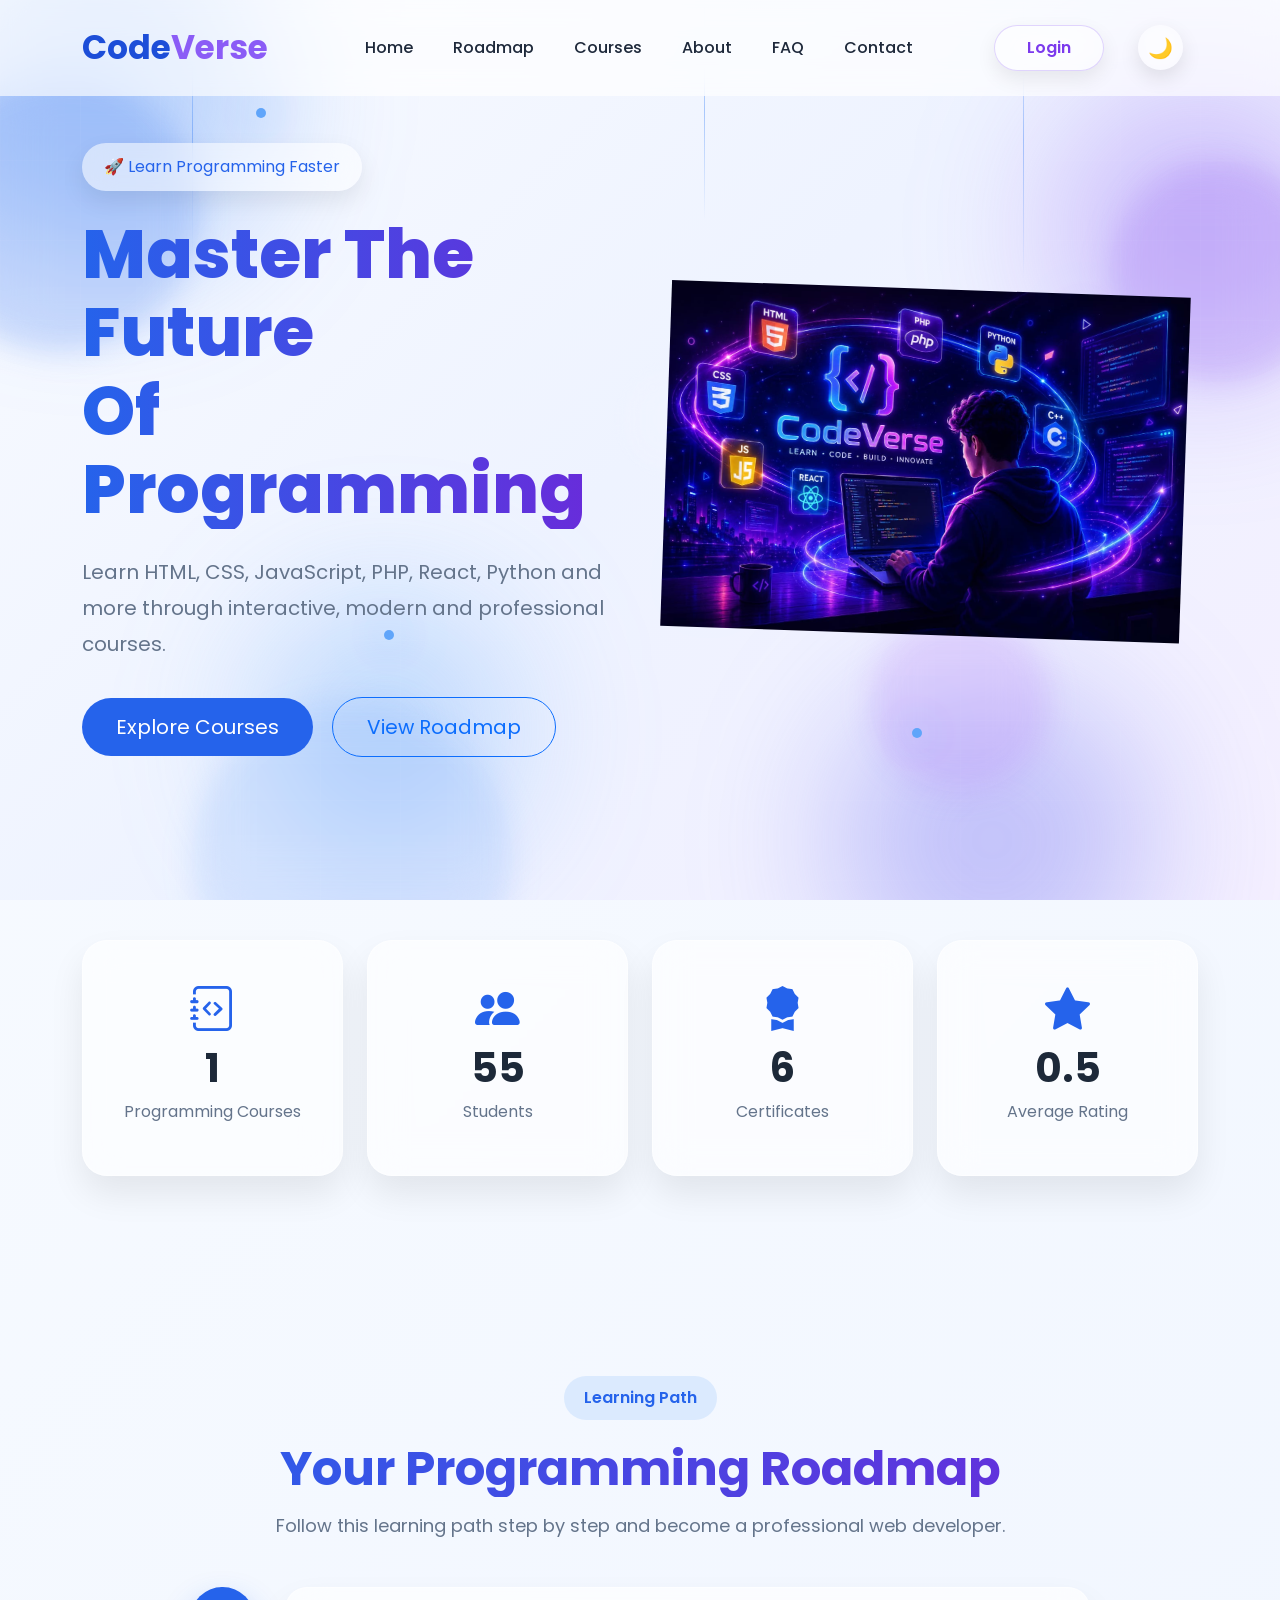
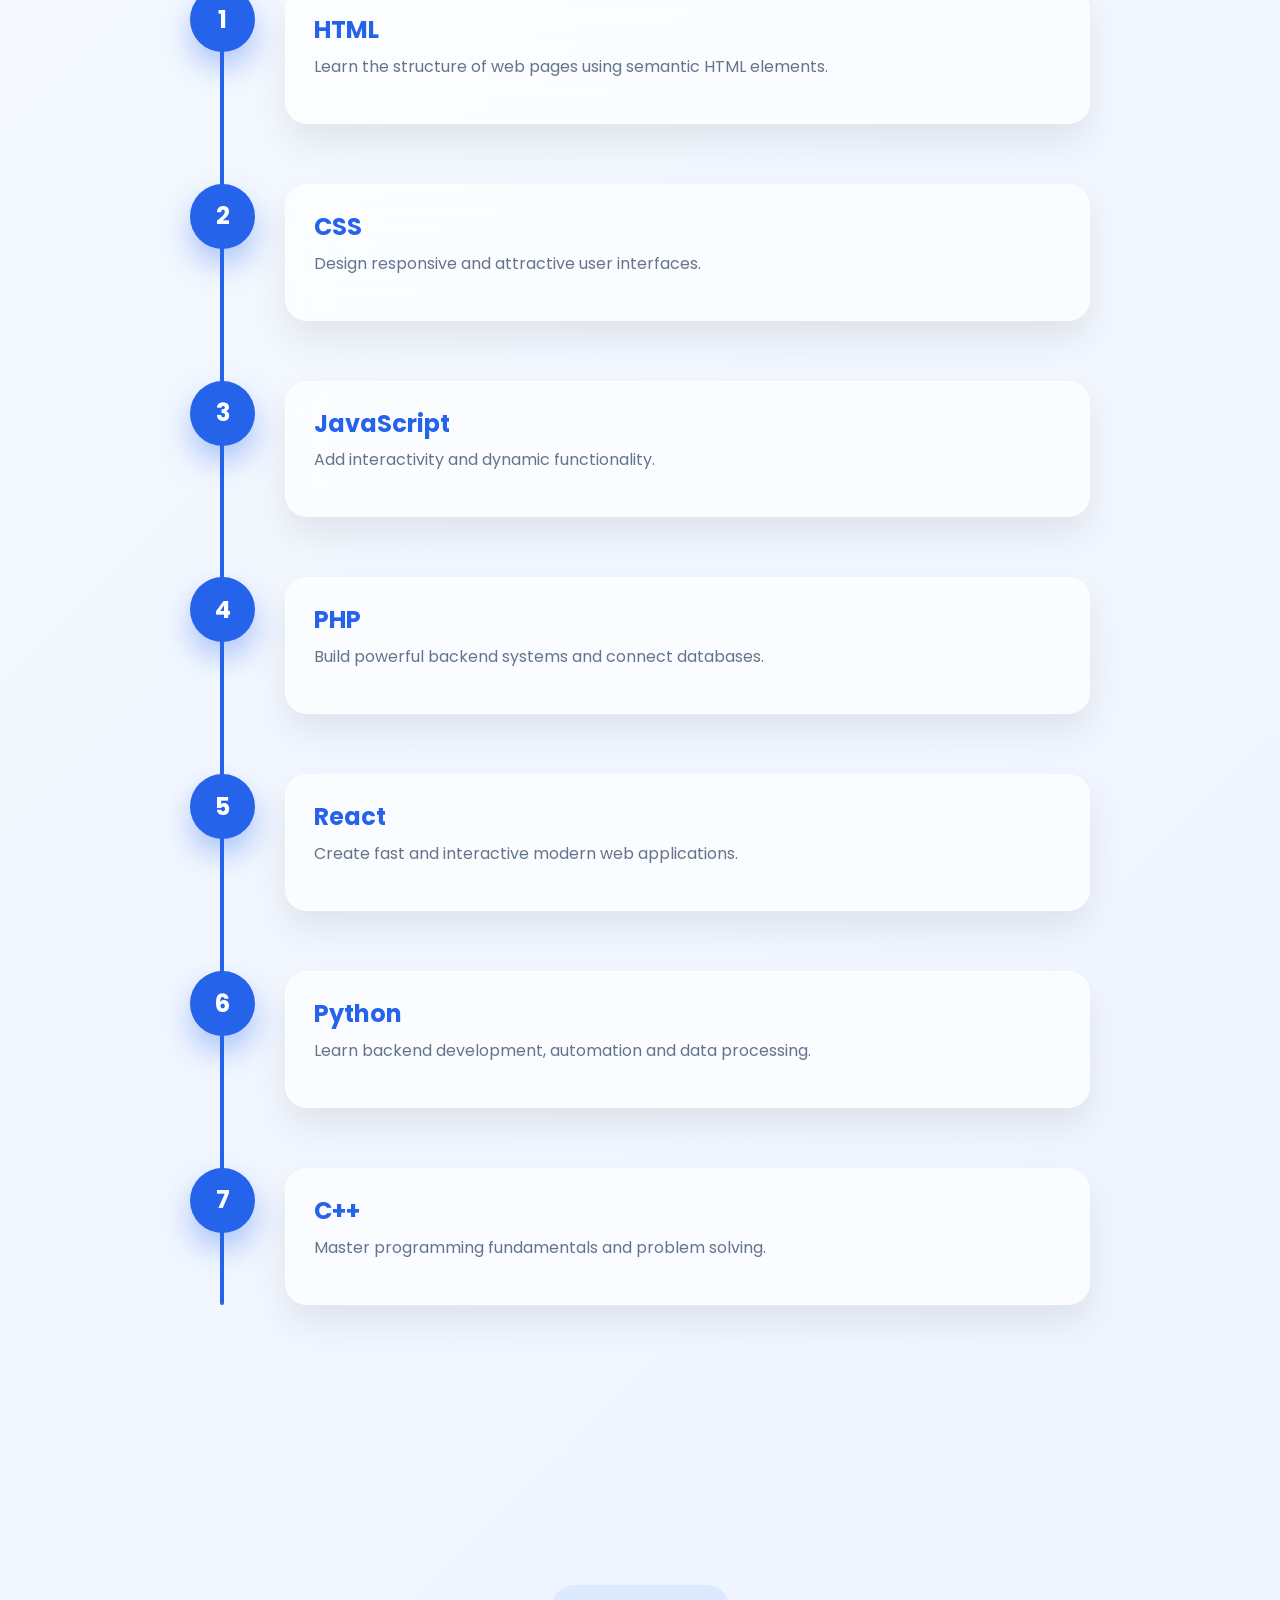
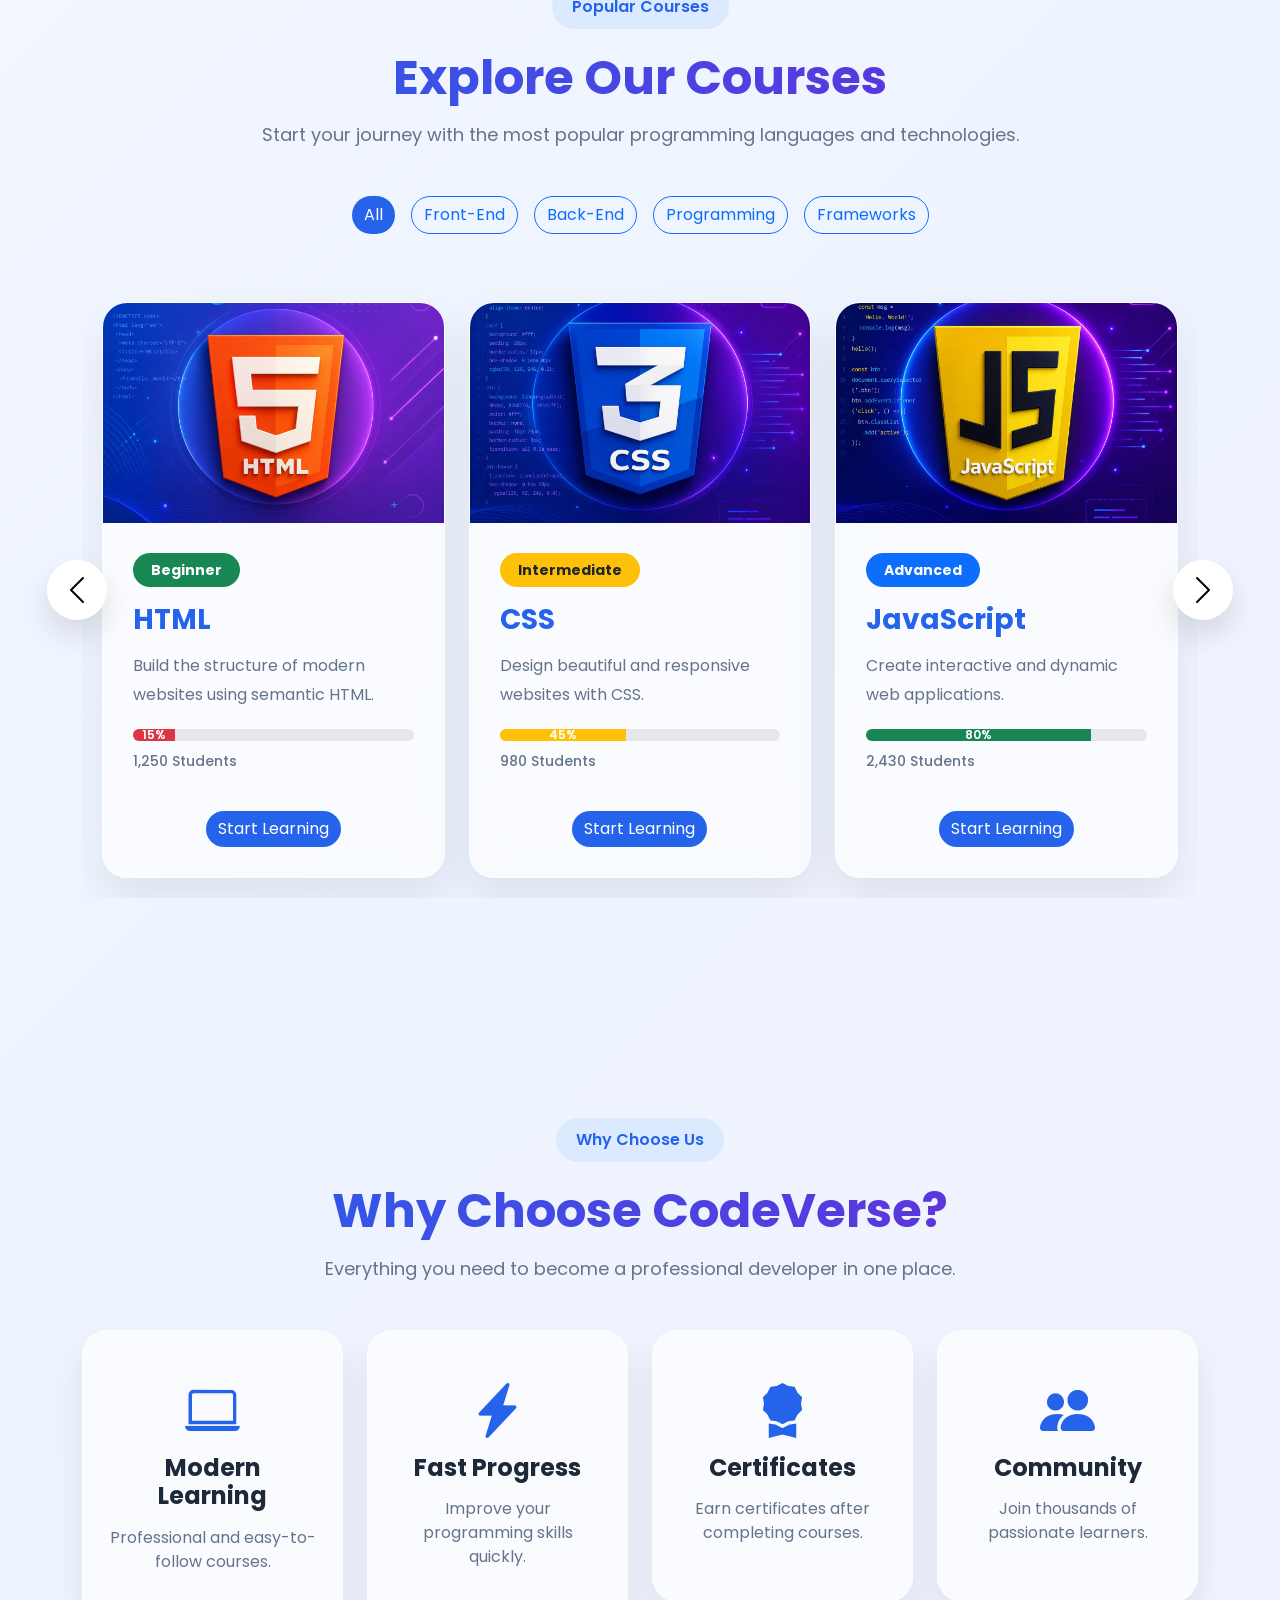
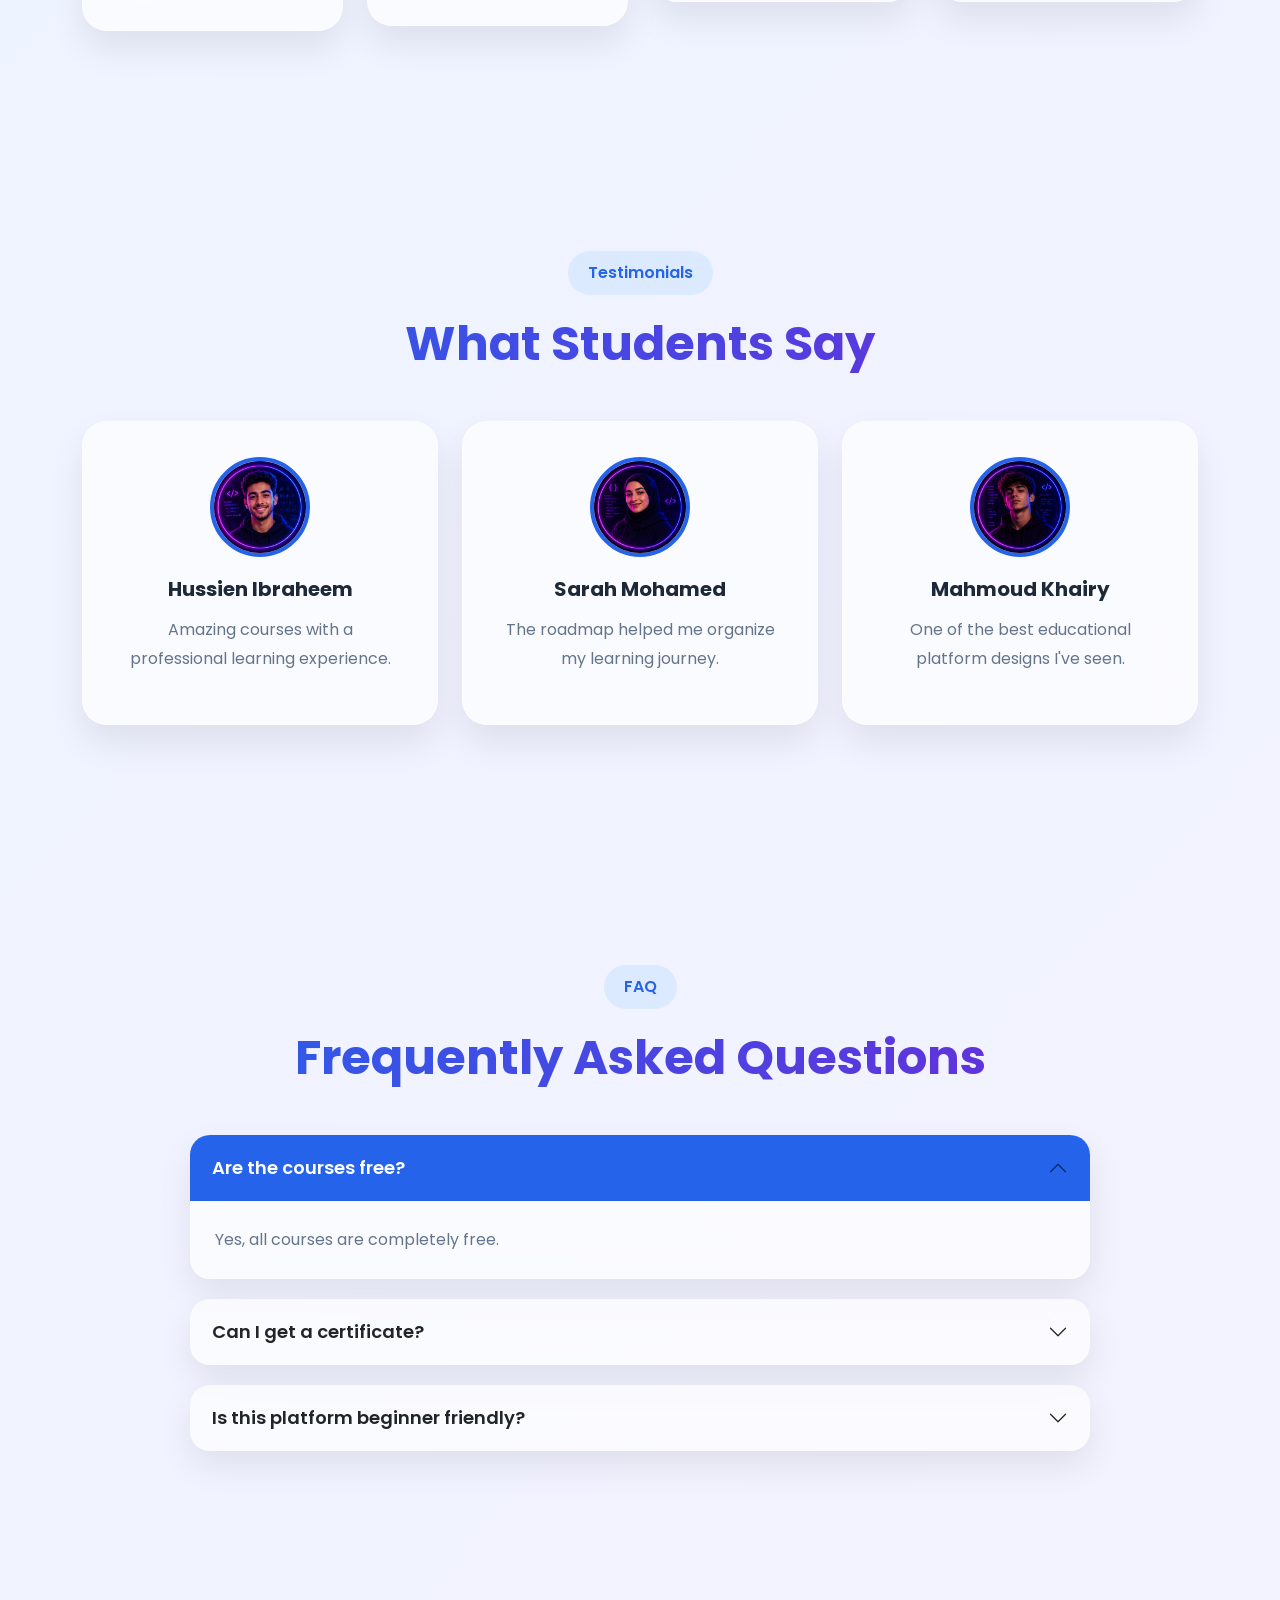
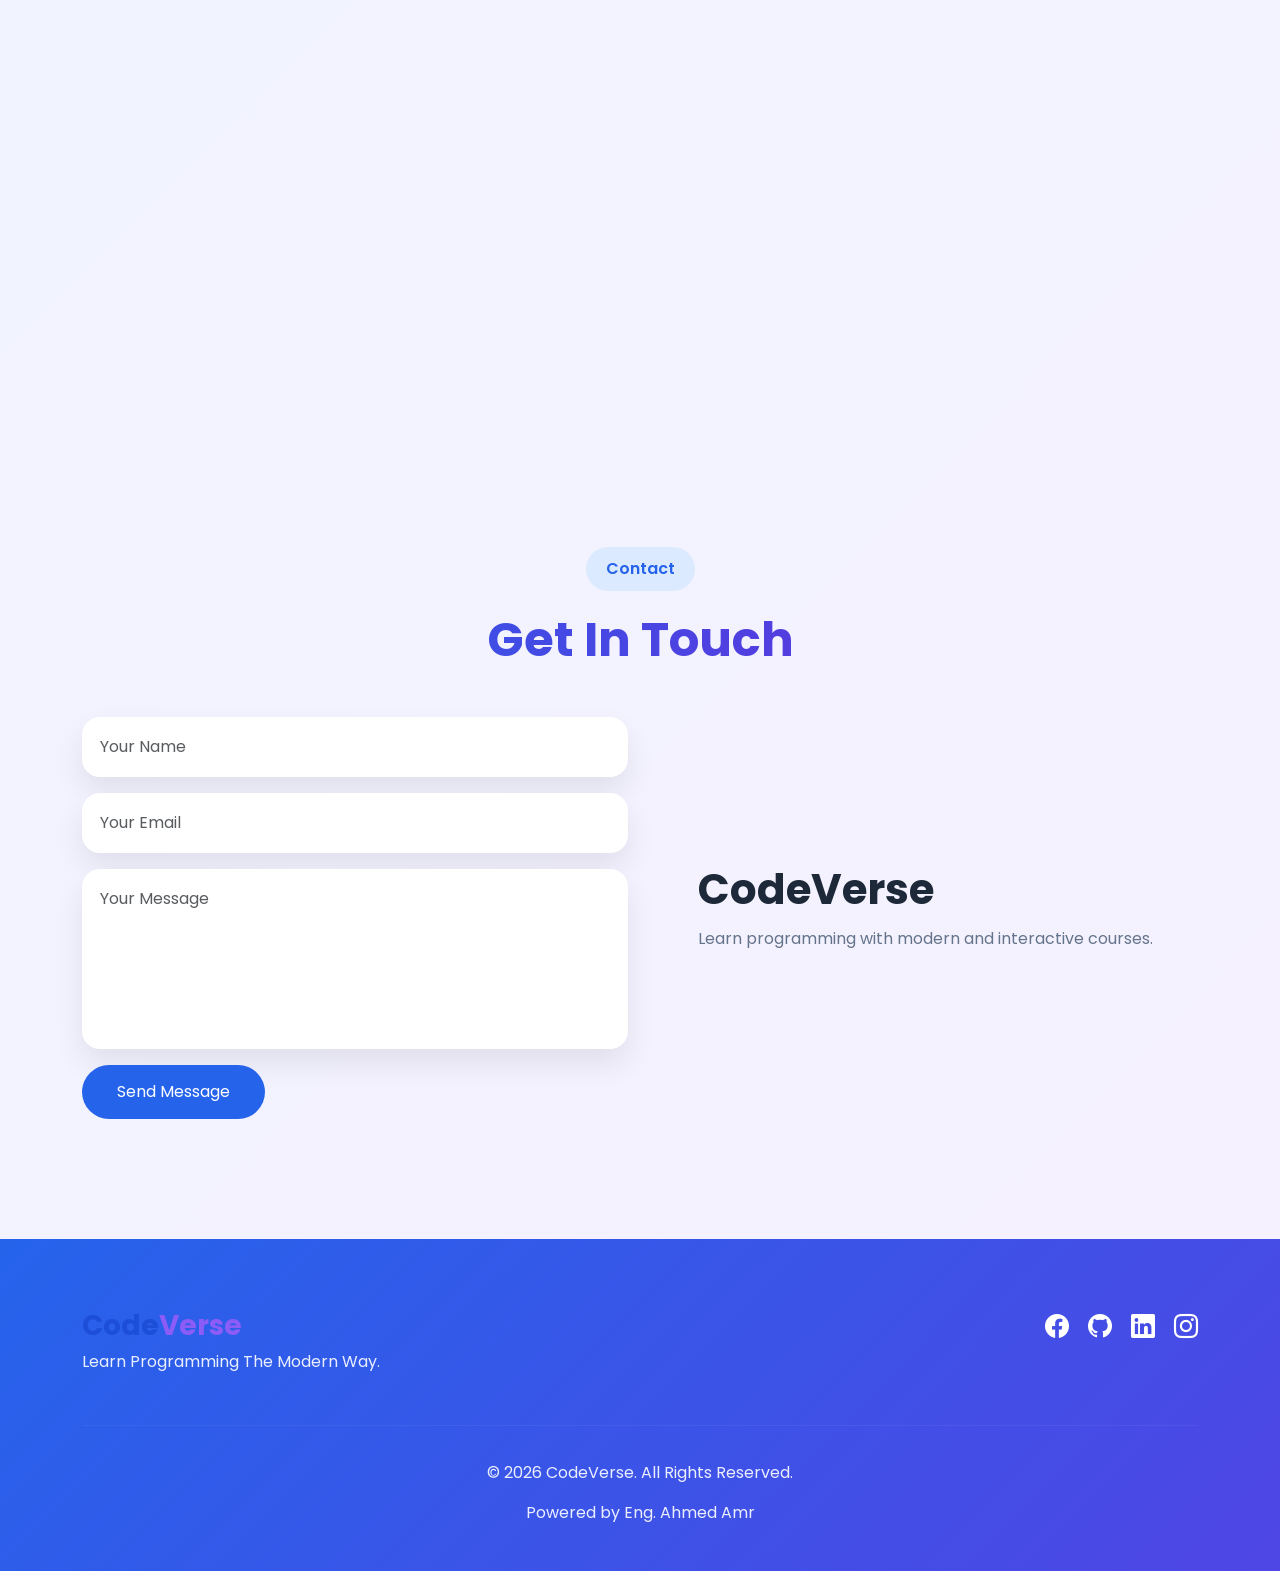
==== commit 63a8cb1d: "Add files via upload" ====
--- a/index.html
+++ b/index.html
@@ -23,7 +23,7 @@
     <link href="https://fonts.googleapis.com/css2?family=Poppins:wght@300;400;500;600;700;800&display=swap"
         rel="stylesheet">
 
-    <link rel="stylesheet" href="home.css">
+    <link rel="stylesheet" href="CSS/home.css">
 </head>
 
 <body>
@@ -127,7 +127,7 @@
                     </ul>
 
 
-                    <a href="login.html" id="loginbtn">
+                    <a href="HTML/login.html" id="loginbtn">
                         Login
                     </a>
 
@@ -1287,7 +1287,7 @@
 
     <script src="https://cdn.jsdelivr.net/npm/bootstrap@5.3.8/dist/js/bootstrap.bundle.min.js"></script>
 
-    <script src="home.js"></script>
+    <script src="JS/home.js"></script>
 
 </body>
 
--- a/CSS/home.css
+++ b/CSS/home.css
@@ -0,0 +1,1516 @@
+
+*{
+    margin:0;
+    padding:0;
+    box-sizing:border-box;
+    scroll-behavior:smooth;
+}
+
+body{
+    font-family:'Poppins',sans-serif;
+    overflow-x:hidden;
+    background:linear-gradient(135deg,#f8fbff,#eef4ff,#f6f1ff);
+    color:#1d2939;
+}
+
+a{
+    text-decoration:none;
+}
+
+section{
+    padding:100px 0;
+}
+
+.container{
+    position:relative;
+    z-index:2;
+}
+
+.background{
+    position:fixed;
+    width:100%;
+    height:100%;
+    top:0;
+    left:0;
+    overflow:hidden;
+    z-index:-2;
+    background:linear-gradient(135deg,#f9fbff,#eef3ff,#f4efff);
+}
+
+.circle{
+    position:absolute;
+    border-radius:50%;
+    filter:blur(70px);
+    animation:float 12s ease-in-out infinite;
+}
+
+.circle1{
+    width:350px;
+    height:350px;
+    background:#3b82f655;
+    top:-80px;
+    left:-80px;
+}
+
+.circle2{
+    width:300px;
+    height:300px;
+    background:#8b5cf655;
+    right:-70px;
+    top:80px;
+    animation-delay:2s;
+}
+
+.circle3{
+    width:260px;
+    height:260px;
+    background:#60a5fa55;
+    bottom:40px;
+    left:20%;
+    animation-delay:4s;
+}
+
+.circle4{
+    width:320px;
+    height:320px;
+    background:#6366f155;
+    bottom:-100px;
+    right:10%;
+    animation-delay:1s;
+}
+
+.line{
+    position:absolute;
+    width:1px;
+    background:linear-gradient(transparent,#3b82f6,transparent);
+    animation:lineMove 8s linear infinite;
+    opacity:.4;
+}
+
+.line1{
+    height:260px;
+    left:15%;
+}
+
+.line2{
+    height:220px;
+    left:55%;
+    animation-delay:2s;
+}
+
+.line3{
+    height:280px;
+    right:20%;
+    animation-delay:4s;
+}
+
+#splash-screen{
+    position:fixed;
+    width:100%;
+    height:100vh;
+    background:linear-gradient(135deg,#2563eb,#4f46e5);
+    display:flex;
+    justify-content:center;
+    align-items:center;
+    flex-direction:column;
+    z-index:9999;
+}
+
+.logo-animation h1{
+    font-size:70px;
+    font-weight:800;
+}
+
+.code{
+    color:white;
+}
+
+.verse{
+    color:#9ec5ff;
+}
+
+.logo-animation p{
+    color:white;
+    letter-spacing:2px;
+    margin-top:15px;
+}
+
+.loading-bar{
+    width:300px;
+    height:8px;
+    background:white;
+    border-radius:50px;
+    overflow:hidden;
+    margin-top:40px;
+}
+
+.loading{
+    width:0;
+    height:100%;
+    background:#7dd3fc;
+    animation:loading 3s forwards;
+}
+
+.navbar{
+    backdrop-filter:blur(18px);
+    background:rgba(255,255,255,.7);
+    box-shadow:0 10px 35px rgba(0,0,0,.08);
+    transition:.4s;
+}
+
+.navbar-brand{
+    font-size:33px;
+    font-weight:700;
+}
+
+.logo-code{
+    color:#1d4ed8;
+}
+
+.logo-verse{
+    color:#8b5cf6;
+}
+
+.nav-link{
+    color:#1e293b;
+    font-weight:500;
+    margin:0 12px;
+    position:relative;
+    transition:.3s;
+}
+
+.nav-link:hover{
+    color:#2563eb;
+}
+
+.nav-link::after{
+    content:"";
+    position:absolute;
+    width:0;
+    height:3px;
+    left:0;
+    bottom:-6px;
+    border-radius:20px;
+    background:#2563eb;
+    transition:.4s;
+}
+
+.nav-link:hover::after{
+    width:100%;
+}
+
+.form-control{
+    border-radius:40px;
+    border:none;
+    padding:12px 20px;
+    box-shadow:0 10px 25px rgba(0,0,0,.08);
+}
+
+.form-control:focus{
+    box-shadow:0 0 20px rgba(37,99,235,.3);
+}
+
+.btn{
+    transition:.35s;
+}
+
+.btn-primary{
+    background:#2563eb;
+    border:none;
+}
+
+.btn-primary:hover{
+    transform:translateY(-4px);
+    box-shadow:0 15px 35px rgba(37,99,235,.35);
+}
+
+.btn-outline-primary:hover{
+    transform:translateY(-4px);
+}
+
+.hero{
+    min-height:100vh;
+    display:flex;
+    align-items:center;
+}
+
+.hero-badge{
+    display:inline-block;
+    padding:12px 22px;
+    border-radius:40px;
+    background:rgba(255,255,255,.55);
+    backdrop-filter:blur(15px);
+    color:#2563eb;
+    margin-bottom:25px;
+    box-shadow:0 10px 25px rgba(0,0,0,.08);
+}
+
+.hero h1{
+    font-size:68px;
+    font-weight:800;
+    line-height:1.15;
+    margin-bottom:25px;
+}
+
+.hero p{
+    font-size:20px;
+    color:#64748b;
+    line-height:1.8;
+    margin-bottom:35px;
+}
+
+.hero-buttons .btn{
+    padding:14px 34px;
+    margin-right:15px;
+}
+
+.hero-image{
+    width:95%;
+    animation:float 6s ease-in-out infinite;
+}
+
+.stats-section{
+    padding-top:40px;
+}
+
+.stat-card{
+    background:rgba(255,255,255,.6);
+    backdrop-filter:blur(18px);
+    border-radius:25px;
+    padding:35px;
+    transition:.4s;
+    box-shadow:0 18px 35px rgba(0,0,0,.08);
+}
+
+.stat-card:hover{
+    transform:translateY(-12px);
+}
+
+.stat-card i{
+    font-size:45px;
+    color:#2563eb;
+    margin-bottom:20px;
+}
+
+.stat-card h2{
+    font-size:40px;
+    font-weight:700;
+}
+
+.stat-card p{
+    color:#64748b;
+}
+
+.section-badge{
+    display:inline-block;
+    background:#dbeafe;
+    color:#2563eb;
+    padding:10px 20px;
+    border-radius:30px;
+    margin-bottom:20px;
+    font-weight:600;
+}
+
+.section-title{
+    font-size:48px;
+    font-weight:700;
+}
+
+.section-description{
+    color:#64748b;
+    margin-top:15px;
+    font-size:18px;
+}
+
+.roadmap{
+    max-width:900px;
+    margin:auto;
+    position:relative;
+}
+
+.roadmap::before{
+    content:"";
+    position:absolute;
+    width:4px;
+    top:0;
+    bottom:0;
+    left:30px;
+    background:#2563eb;
+    border-radius:50px;
+}
+
+.roadmap-item{
+    display:flex;
+    gap:30px;
+    margin-bottom:60px;
+    position:relative;
+}
+
+.roadmap-number{
+    width:65px;
+    height:65px;
+    border-radius:50%;
+    background:#2563eb;
+    color:white;
+    display:flex;
+    justify-content:center;
+    align-items:center;
+    font-size:24px;
+    font-weight:700;
+    box-shadow:0 15px 30px rgba(37,99,235,.35);
+    flex-shrink:0;
+}
+
+.roadmap-content{
+    background:rgba(255,255,255,.65);
+    backdrop-filter:blur(20px);
+    padding:28px;
+    border-radius:22px;
+    width:100%;
+    box-shadow:0 18px 35px rgba(0,0,0,.08);
+    transition:.35s;
+}
+
+.roadmap-content:hover{
+    transform:translateX(10px);
+}
+
+.roadmap-content h4{
+    color:#2563eb;
+    font-weight:700;
+    margin-bottom:10px;
+}
+
+.roadmap-content p{
+    color:#64748b;
+}
+
+@keyframes float{
+    0%,100%{
+        transform:translateY(0);
+    }
+    50%{
+        transform:translateY(-25px);
+    }
+}
+
+@keyframes loading{
+    to{
+        width:100%;
+    }
+}
+
+@keyframes lineMove{
+    from{
+        transform:translateY(-250px);
+    }
+    to{
+        transform:translateY(100vh);
+    }
+}
+.courses-section{
+    padding:120px 0;
+}
+
+.course-card{
+    border:none;
+    border-radius:25px;
+    overflow:hidden;
+    background:rgba(255,255,255,.65);
+    backdrop-filter:blur(20px);
+    box-shadow:0 20px 45px rgba(0,0,0,.08);
+    transition:.45s;
+}
+
+.course-card:hover{
+    transform:translateY(-15px) scale(1.02);
+    box-shadow:0 30px 60px rgba(37,99,235,.18);
+}
+
+.course-card img{
+    height:220px;
+    object-fit:cover;
+    transition:.5s;
+}
+
+.course-card:hover img{
+    transform:scale(1.08);
+}
+
+.course-card .card-body{
+    padding:30px;
+}
+
+.course-card h4{
+    font-size:28px;
+    font-weight:700;
+    color:#2563eb;
+    margin-bottom:15px;
+}
+
+.course-card p{
+    color:#64748b;
+    line-height:1.8;
+    margin-bottom:20px;
+}
+
+.course-card small{
+    color:#64748b;
+    font-weight:500;
+}
+
+.course-card .card-footer{
+    background:none;
+    border:none;
+    padding-bottom:30px;
+}
+
+.badge{
+    padding:10px 18px;
+    border-radius:30px;
+    font-size:14px;
+}
+
+.progress{
+    height:12px;
+    border-radius:30px;
+    overflow:hidden;
+    background:#e5e7eb;
+}
+
+.progress-bar{
+    font-size:12px;
+    font-weight:600;
+}
+
+.carousel-control-next,
+.carousel-control-prev{
+    width:60px;
+    height:60px;
+    top:45%;
+    border-radius:50%;
+    background:white;
+    box-shadow:0 15px 30px rgba(0,0,0,.12);
+    opacity:1;
+}
+
+.carousel-control-prev{
+    left:-35px;
+}
+
+.carousel-control-next{
+    right:-35px;
+}
+
+.carousel-control-prev-icon,
+.carousel-control-next-icon{
+    filter:invert(1);
+}
+
+.carousel-item{
+    padding:20px;
+}
+
+.feature-card{
+    text-align:center;
+    padding:40px 25px;
+    background:rgba(255,255,255,.65);
+    backdrop-filter:blur(18px);
+    border-radius:25px;
+    transition:.4s;
+    box-shadow:0 18px 35px rgba(0,0,0,.08);
+}
+
+.feature-card:hover{
+    transform:translateY(-15px);
+}
+
+.feature-card i{
+    font-size:55px;
+    color:#2563eb;
+    margin-bottom:20px;
+}
+
+.feature-card h4{
+    font-weight:700;
+    margin-bottom:15px;
+}
+
+.feature-card p{
+    color:#64748b;
+}
+
+.testimonial-section{
+    padding:120px 0;
+}
+
+.testimonial-card{
+    background:rgba(255,255,255,.65);
+    backdrop-filter:blur(18px);
+    border-radius:25px;
+    text-align:center;
+    padding:35px;
+    transition:.4s;
+    box-shadow:0 18px 35px rgba(0,0,0,.08);
+}
+
+.testimonial-card:hover{
+    transform:translateY(-12px);
+}
+
+.testimonial-card img{
+    width:100px;
+    height:100px;
+    object-fit:cover;
+    border-radius:50%;
+    margin-bottom:20px;
+    border:4px solid #2563eb;
+}
+
+.testimonial-card h5{
+    font-weight:700;
+    margin-bottom:15px;
+}
+
+.testimonial-card p{
+    color:#64748b;
+    line-height:1.8;
+}
+.faq-section{
+    padding:120px 0;
+}
+
+.accordion{
+    max-width:900px;
+    margin:auto;
+}
+
+.accordion-item{
+    border:none;
+    border-radius:20px !important;
+    overflow:hidden;
+    margin-bottom:20px;
+    background:rgba(255,255,255,.65);
+    backdrop-filter:blur(18px);
+    box-shadow:0 15px 35px rgba(0,0,0,.08);
+}
+
+.accordion-button{
+    background:transparent;
+    font-weight:600;
+    font-size:18px;
+    padding:22px;
+    box-shadow:none !important;
+}
+
+.accordion-button:not(.collapsed){
+    background:#2563eb;
+    color:white;
+}
+
+.accordion-body{
+    padding:25px;
+    color:#64748b;
+    line-height:1.8;
+}
+
+.newsletter-section{
+    padding:120px 0;
+    text-align:center;
+}
+
+.newsletter-section h2{
+    font-size:48px;
+    font-weight:700;
+    margin-bottom:20px;
+}
+
+.newsletter-section p{
+    color:#64748b;
+    margin-bottom:35px;
+}
+
+.newsletter-section .input-group{
+    max-width:700px;
+    margin:auto;
+    overflow:hidden;
+    border-radius:50px;
+    box-shadow:0 20px 40px rgba(0,0,0,.08);
+}
+
+.newsletter-section input{
+    border:none;
+    padding:18px;
+}
+
+.newsletter-section button{
+    padding:18px 35px;
+}
+
+.contact-section{
+    padding:120px 0;
+}
+
+.contact-section input,
+.contact-section textarea{
+    border:none;
+    border-radius:18px;
+    padding:18px;
+    box-shadow:0 15px 30px rgba(0,0,0,.08);
+}
+
+.contact-section textarea{
+    resize:none;
+}
+
+.contact-section button{
+    padding:15px 35px;
+    border-radius:40px;
+}
+
+.contact-section h3{
+    font-size:42px;
+    font-weight:700;
+}
+
+.contact-section p{
+    color:#64748b;
+    line-height:1.9;
+}
+
+footer{
+    background:linear-gradient(135deg,#2563eb,#4f46e5);
+    color:white;
+    padding:70px 0 30px;
+}
+
+footer h3{
+    font-weight:700;
+}
+
+footer p{
+    opacity:.9;
+}
+
+footer a{
+    color:white;
+    font-size:24px;
+    margin-left:15px;
+    transition:.35s;
+}
+
+footer a:hover{
+    color:#9ec5ff;
+    transform:translateY(-5px);
+}
+
+footer hr{
+    border-color:rgba(255,255,255,.2);
+    margin:35px 0;
+}
+
+#scrollTop{
+    position:fixed;
+    right:30px;
+    bottom:30px;
+    width:55px;
+    height:55px;
+    border:none;
+    border-radius:50%;
+    background:#2563eb;
+    color:white;
+    font-size:24px;
+    box-shadow:0 15px 30px rgba(37,99,235,.4);
+    transition:.35s;
+    z-index:1000;
+}
+
+#scrollTop:hover{
+    transform:translateY(-8px) scale(1.08);
+}
+
+.section-title{
+    background:linear-gradient(90deg,#2563eb,#6d28d9);
+    -webkit-background-clip:text;
+    -webkit-text-fill-color:transparent;
+}
+
+.hero h1{
+    background:linear-gradient(90deg,#2563eb,#6d28d9);
+    -webkit-background-clip:text;
+    -webkit-text-fill-color:transparent;
+}
+
+.logo-code,
+.logo-verse{
+    transition:.4s;
+}
+
+.navbar-brand:hover .logo-code{
+    text-shadow:0 0 18px #3b82f6;
+}
+
+.navbar-brand:hover .logo-verse{
+    text-shadow:0 0 18px #7c3aed;
+}
+
+.hero-buttons .btn{
+    border-radius:50px;
+}
+
+.course-card,
+.feature-card,
+.stat-card,
+.testimonial-card,
+.roadmap-content{
+    border:1px solid rgba(255,255,255,.5);
+}
+
+.course-card:hover,
+.feature-card:hover,
+.stat-card:hover,
+.testimonial-card:hover,
+.roadmap-content:hover{
+    border-color:#3b82f6;
+}
+@media(max-width:1200px){
+
+    .hero h1{
+        font-size:55px;
+    }
+    
+    .section-title{
+        font-size:40px;
+    }
+    
+    .carousel-control-next{
+        right:-10px;
+    }
+    
+    .carousel-control-prev{
+        left:-10px;
+    }
+    
+    }
+    
+    @media(max-width:992px){
+    
+    .navbar{
+        padding:15px 0;
+    }
+    
+    .navbar-collapse{
+        margin-top:20px;
+        padding:25px;
+        border-radius:20px;
+        background:rgba(255,255,255,.9);
+        backdrop-filter:blur(20px);
+    }
+    
+    .hero{
+        text-align:center;
+        padding-top:150px;
+    }
+    
+    .hero-image{
+        margin-top:60px;
+        width:80%;
+    }
+    
+    .hero h1{
+        font-size:45px;
+    }
+    
+    .hero-buttons .btn{
+        margin-bottom:15px;
+    }
+    
+    .roadmap::before{
+        left:22px;
+    }
+    
+    .roadmap-number{
+        width:50px;
+        height:50px;
+        font-size:20px;
+    }
+    
+    .section-title{
+        font-size:36px;
+    }
+    
+    }
+    
+    @media(max-width:768px){
+    
+    .hero h1{
+        font-size:38px;
+    }
+    
+    .hero p{
+        font-size:17px;
+    }
+    
+    .logo-animation h1{
+        font-size:48px;
+    }
+    
+    .loading-bar{
+        width:220px;
+    }
+    
+    .section-title{
+        font-size:30px;
+    }
+    
+    .hero-image{
+        width:100%;
+    }
+    
+    .course-card img{
+        height:200px;
+    }
+    
+    .carousel-control-next,
+    .carousel-control-prev{
+        display:none;
+    }
+    
+    .newsletter-section .input-group{
+        display:block;
+        box-shadow:none;
+    }
+    
+    .newsletter-section input{
+        margin-bottom:15px;
+        border-radius:50px !important;
+    }
+    
+    .newsletter-section button{
+        width:100%;
+        border-radius:50px;
+    }
+    
+    footer{
+        text-align:center;
+    }
+    
+    footer .text-lg-end{
+        margin-top:30px;
+    }
+    
+    }
+    
+    @media(max-width:576px){
+    
+    .hero{
+        padding-top:130px;
+    }
+    
+    .hero h1{
+        font-size:32px;
+    }
+    
+    .hero p{
+        font-size:16px;
+    }
+    
+    .hero-badge{
+        font-size:14px;
+    }
+    
+    .section-title{
+        font-size:28px;
+    }
+    
+    .section-description{
+        font-size:16px;
+    }
+    
+    .stat-card{
+        padding:25px;
+    }
+    
+    .feature-card{
+        padding:30px;
+    }
+    
+    .testimonial-card{
+        padding:25px;
+    }
+    
+    .course-card h4{
+        font-size:24px;
+    }
+    
+    }
+    
+    .fade-up{
+        animation:fadeUp .9s ease forwards;
+    }
+    
+    .zoom-in{
+        animation:zoomIn .8s ease forwards;
+    }
+    
+    .fade-left{
+        animation:fadeLeft .8s ease forwards;
+    }
+    
+    .fade-right{
+        animation:fadeRight .8s ease forwards;
+    }
+    
+    .glow{
+        animation:glow 2s infinite alternate;
+    }
+    
+    .pulse{
+        animation:pulse 2s infinite;
+    }
+    
+    .rotate{
+        animation:rotateSlow 18s linear infinite;
+    }
+    
+    .float{
+        animation:float 6s ease-in-out infinite;
+    }
+    
+    .bounce{
+        animation:bounce 2s infinite;
+    }
+    
+    .hero-image:hover{
+        transform:scale(1.05) rotate(-2deg);
+        transition:.5s;
+    }
+    
+    .course-card:hover .btn{
+        transform:scale(1.05);
+    }
+    
+    .feature-card:hover i{
+        transform:rotate(10deg) scale(1.15);
+        transition:.4s;
+    }
+    
+    .nav-link:hover{
+        transform:translateY(-2px);
+    }
+    
+    .logo-animation h1{
+        animation:fadeDown 1.2s ease;
+    }
+    
+    .hero-badge{
+        animation:fadeUp .8s ease;
+    }
+    
+    .section-badge{
+        animation:fadeUp .8s ease;
+    }
+    
+    @keyframes fadeUp{
+    
+    from{
+    opacity:0;
+    transform:translateY(40px);
+    }
+    
+    to{
+    opacity:1;
+    transform:translateY(0);
+    }
+    
+    }
+    
+    @keyframes fadeDown{
+    
+    from{
+    opacity:0;
+    transform:translateY(-40px);
+    }
+    
+    to{
+    opacity:1;
+    transform:translateY(0);
+    }
+    
+    }
+    
+    @keyframes fadeLeft{
+    
+    from{
+    opacity:0;
+    transform:translateX(-60px);
+    }
+    
+    to{
+    opacity:1;
+    transform:translateX(0);
+    }
+    
+    }
+    
+    @keyframes fadeRight{
+    
+    from{
+    opacity:0;
+    transform:translateX(60px);
+    }
+    
+    to{
+    opacity:1;
+    transform:translateX(0);
+    }
+    
+    }
+    
+    @keyframes zoomIn{
+    
+    from{
+    opacity:0;
+    transform:scale(.8);
+    }
+    
+    to{
+    opacity:1;
+    transform:scale(1);
+    }
+    
+    }
+    
+    @keyframes glow{
+    
+    from{
+    box-shadow:0 0 10px rgba(37,99,235,.25);
+    }
+    
+    to{
+    box-shadow:0 0 35px rgba(109,40,217,.45);
+    }
+    
+    }
+    
+    @keyframes pulse{
+    
+    0%{
+    transform:scale(1);
+    }
+    
+    50%{
+    transform:scale(1.06);
+    }
+    
+    100%{
+    transform:scale(1);
+    }
+    
+    }
+    
+    @keyframes rotateSlow{
+    
+    from{
+    transform:rotate(0deg);
+    }
+    
+    to{
+    transform:rotate(360deg);
+    }
+    
+    }
+    
+    @keyframes bounce{
+    
+    0%,100%{
+    transform:translateY(0);
+    }
+    
+    50%{
+    transform:translateY(-12px);
+    }
+    
+    }
+    @keyframes ripple{
+
+        from{
+        
+        transform:scale(0);
+        opacity:.7;
+        
+        }
+        
+        to{
+        
+        transform:scale(4);
+        opacity:0;
+        
+        }
+        
+        }
+
+
+        .theme-btn{
+            width:45px;
+            height:45px;
+            border:none;
+            border-radius:50%;
+            background:rgba(255,255,255,.2);
+            backdrop-filter:blur(12px);
+            color:#2563eb;
+            font-size:20px;
+            cursor:pointer;
+            transition:.4s;
+            margin-right:15px;
+            box-shadow:0 8px 20px rgba(0,0,0,.1);
+        }
+        
+        .theme-btn:hover{
+            transform:rotate(180deg) scale(1.08);
+            background:linear-gradient(135deg,#2563eb,#7c3aed);
+            color:white;
+        }
+        
+        body{
+            transition:.5s;
+        }
+        
+        body.dark-mode{
+        
+            background:#0f172a;
+            color:white;
+        
+        }
+        
+        body.dark-mode .navbar{
+        
+            background:rgba(15,23,42,.85)!important;
+            backdrop-filter:blur(20px);
+        
+        }
+        
+        body.dark-mode .card,
+        body.dark-mode .course-card,
+        body.dark-mode .feature-card,
+        body.dark-mode .testimonial-card,
+        body.dark-mode .roadmap-content{
+        
+            background:rgba(30,41,59,.75);
+            color:white;
+            border:1px solid rgba(255,255,255,.08);
+        
+        }
+        
+        body.dark-mode .card p,
+        body.dark-mode p,
+        body.dark-mode small{
+        
+            color:#cbd5e1;
+        
+        }
+        
+        body.dark-mode .nav-link{
+        
+            color:white!important;
+        
+        }
+        
+        body.dark-mode footer{
+        
+            background:linear-gradient(135deg,#111827,#1e293b);
+        
+        }
+        
+        body.dark-mode input,
+        body.dark-mode textarea{
+        
+            background:#1e293b;
+            color:white;
+            border:none;
+        
+        }
+        
+        body.dark-mode input::placeholder{
+        
+            color:#94a3b8;
+        }
+       
+
+
+
+        
+
+
+
+        body{
+            position:relative;
+            overflow-x:hidden;
+        }
+        
+        .background-animation{
+        
+            position:fixed;
+        
+            top:0;
+            left:0;
+        
+            width:100%;
+            height:100vh;
+        
+            overflow:hidden;
+        
+            pointer-events:none;
+        
+            z-index:0;
+        
+        }
+        
+        .hero,
+        nav,
+        section,
+        footer{
+        
+            position:relative;
+            z-index:2;
+        
+        }
+        
+        .blob{
+        
+            position:absolute;
+        
+            border-radius:50%;
+        
+            filter:blur(15px);
+        
+            backdrop-filter:blur(20px);
+        
+            border:1px solid rgba(255,255,255,.15);
+        
+            animation:moveBlob 18s ease-in-out infinite;
+        
+        }
+        
+        .b1{
+        
+            width:280px;
+            height:280px;
+        
+            background:rgba(37,99,235,.18);
+        
+            left:-80px;
+            top:8%;
+        
+        }
+        
+        .b2{
+        
+            width:220px;
+            height:220px;
+        
+            background:rgba(124,58,237,.16);
+        
+            right:-50px;
+            top:18%;
+        
+            animation-duration:24s;
+        
+        }
+        
+        .b3{
+        
+            width:320px;
+            height:320px;
+        
+            background:rgba(59,130,246,.12);
+        
+            bottom:-120px;
+            left:15%;
+        
+            animation-duration:20s;
+        
+        }
+        
+        .b4{
+        
+            width:180px;
+            height:180px;
+        
+            background:rgba(168,85,247,.15);
+        
+            right:18%;
+            bottom:12%;
+        
+        }
+        
+        .b5{
+        
+            width:120px;
+            height:120px;
+        
+            background:rgba(255,255,255,.08);
+        
+            left:48%;
+            top:40%;
+        
+            animation-duration:15s;
+        
+        }
+        
+        .grid{
+        
+            position:absolute;
+        
+            width:100%;
+            height:100%;
+        
+            background-image:
+        
+            linear-gradient(rgba(255,255,255,.03) 1px,transparent 1px),
+        
+            linear-gradient(90deg,rgba(255,255,255,.03) 1px,transparent 1px);
+        
+            background-size:80px 80px;
+        
+            animation:gridMove 20s linear infinite;
+        
+        }
+        
+        .dot{
+        
+            position:absolute;
+        
+            width:10px;
+            height:10px;
+        
+            border-radius:50%;
+        
+            background:#60a5fa;
+        
+            box-shadow:
+        
+            0 0 60px #60a5fa,
+        
+            0 0 40px #60a5fa;
+        
+            animation:starMove 8s ease-in-out infinite;
+        
+        }
+        
+        .d1{top:12%;left:20%;}
+        .d2{top:35%;right:15%;}
+        .d3{top:70%;left:30%;}
+        .d4{bottom:18%;right:28%;}
+        .d5{top:48%;left:72%;}
+        .d6{bottom:35%;left:55%;}
+        
+        @keyframes moveBlob{
+        
+        0%,100%{
+        
+        transform:translate(0,0) scale(1);
+        
+        }
+        
+        25%{
+        
+        transform:translate(40px,-30px) scale(1.08);
+        
+        }
+        
+        50%{
+        
+        transform:translate(-20px,40px) scale(.95);
+        
+        }
+        
+        75%{
+        
+        transform:translate(30px,20px) scale(1.05);
+        
+        }
+        
+        }
+        
+        @keyframes starMove{
+        
+        0%,100%{
+        
+        transform:translateY(0);
+        
+        opacity:.6;
+        
+        }
+        
+        50%{
+        
+        transform:translateY(-18px);
+        
+        opacity:1;
+        
+        }
+        
+        }
+        
+        @keyframes gridMove{
+        
+        from{
+        
+        transform:translate(0,0);
+        
+        }
+        
+        to{
+        
+        transform:translate(80px,80px);
+        
+        }
+        
+        }
+
+
+
+
+        #loginbtn{
+            display:flex;
+            align-items:center;
+            justify-content:center;
+        
+            min-width:110px;
+            height:46px;
+        
+            padding:0 26px;
+        
+            margin-right:18px;
+        
+            border-radius:50px;
+        
+            border:1.5px solid rgba(139,92,246,.25);
+        
+            background:rgba(255,255,255,.22);
+        
+            backdrop-filter:blur(18px);
+            -webkit-backdrop-filter:blur(18px);
+        
+            color:#7c3aed;
+        
+            font-size:16px;
+            font-weight:600;
+        
+            transition:.35s;
+        
+            box-shadow:
+            0 8px 20px rgba(0,0,0,.08),
+            inset 0 0 10px rgba(255,255,255,.2);
+        }
+        
+        #loginbtn:hover{
+            color:#fff;
+            transform:translateY(-3px);
+            background:#8b5cf6;
+            border-color:#8b5cf6;
+            box-shadow:
+            0 0 18px rgba(139,92,246,.45),
+            0 12px 30px rgba(139,92,246,.35);
+        }
